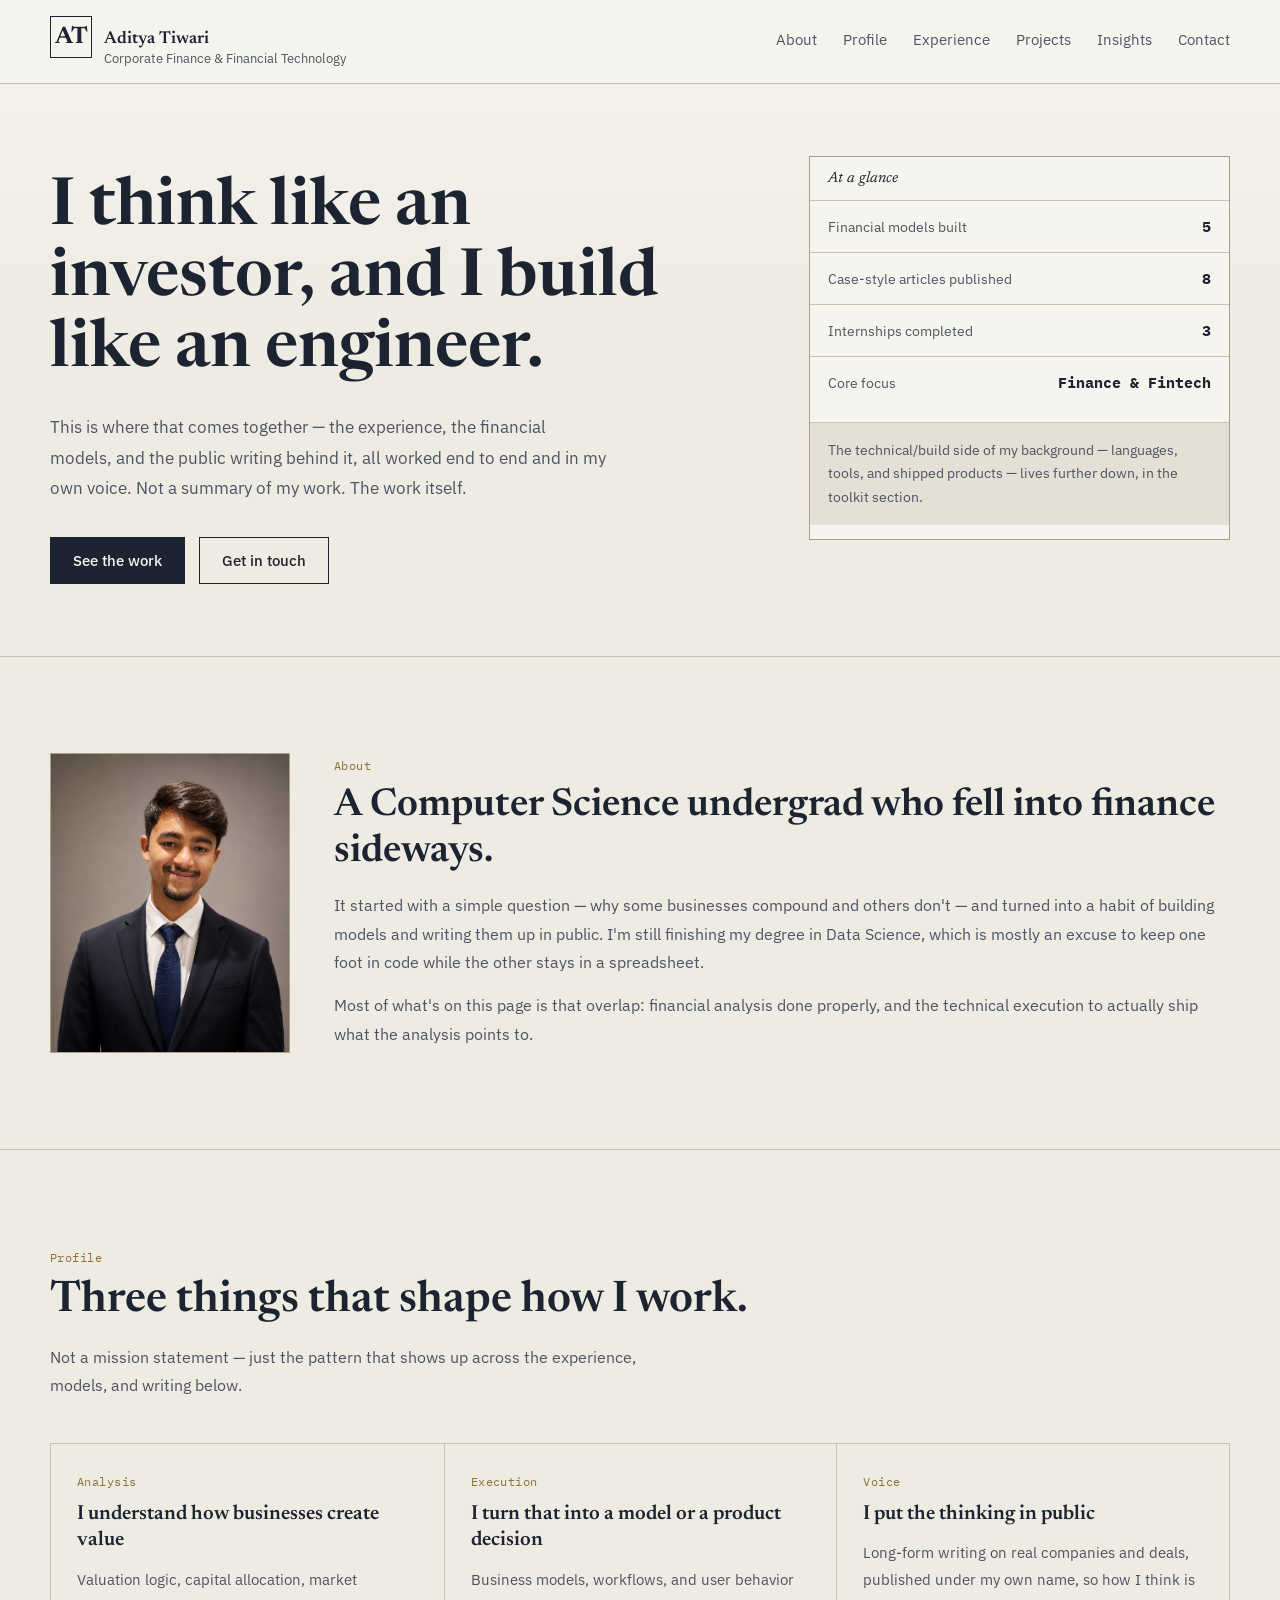
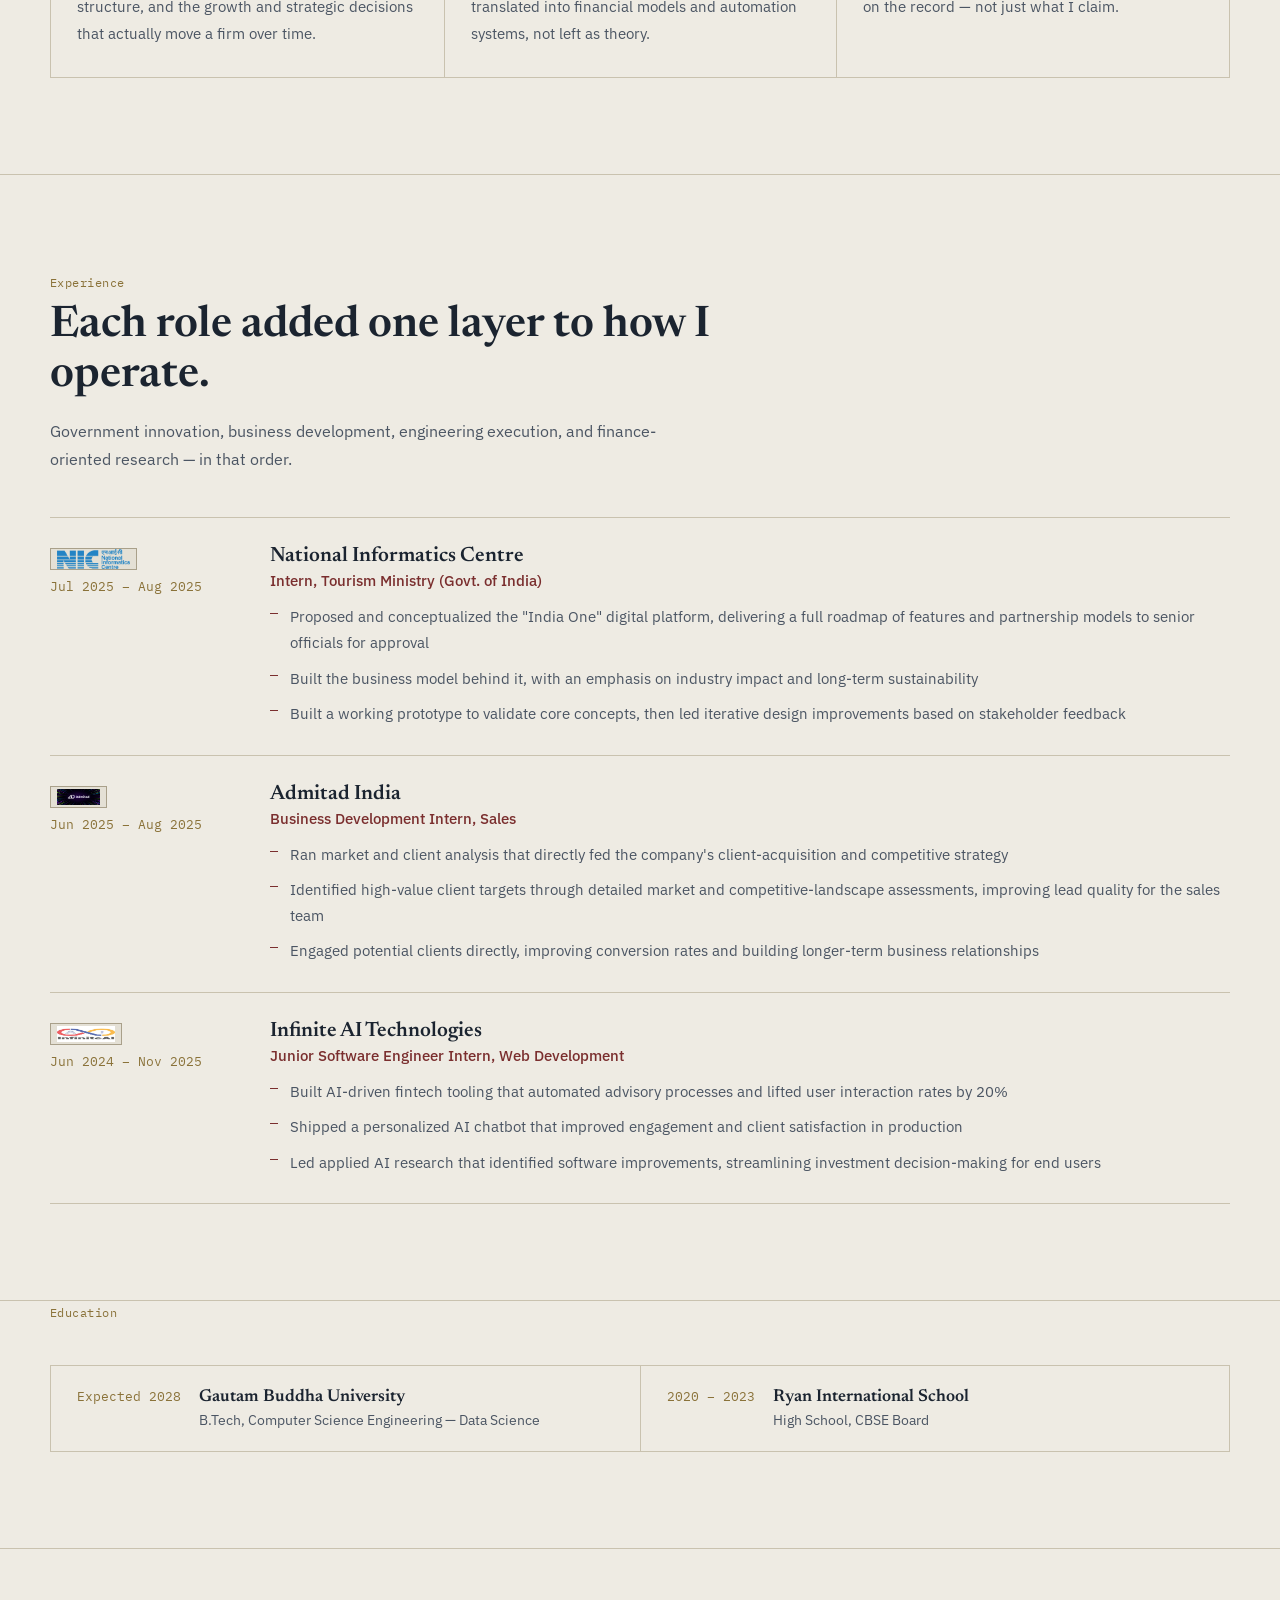
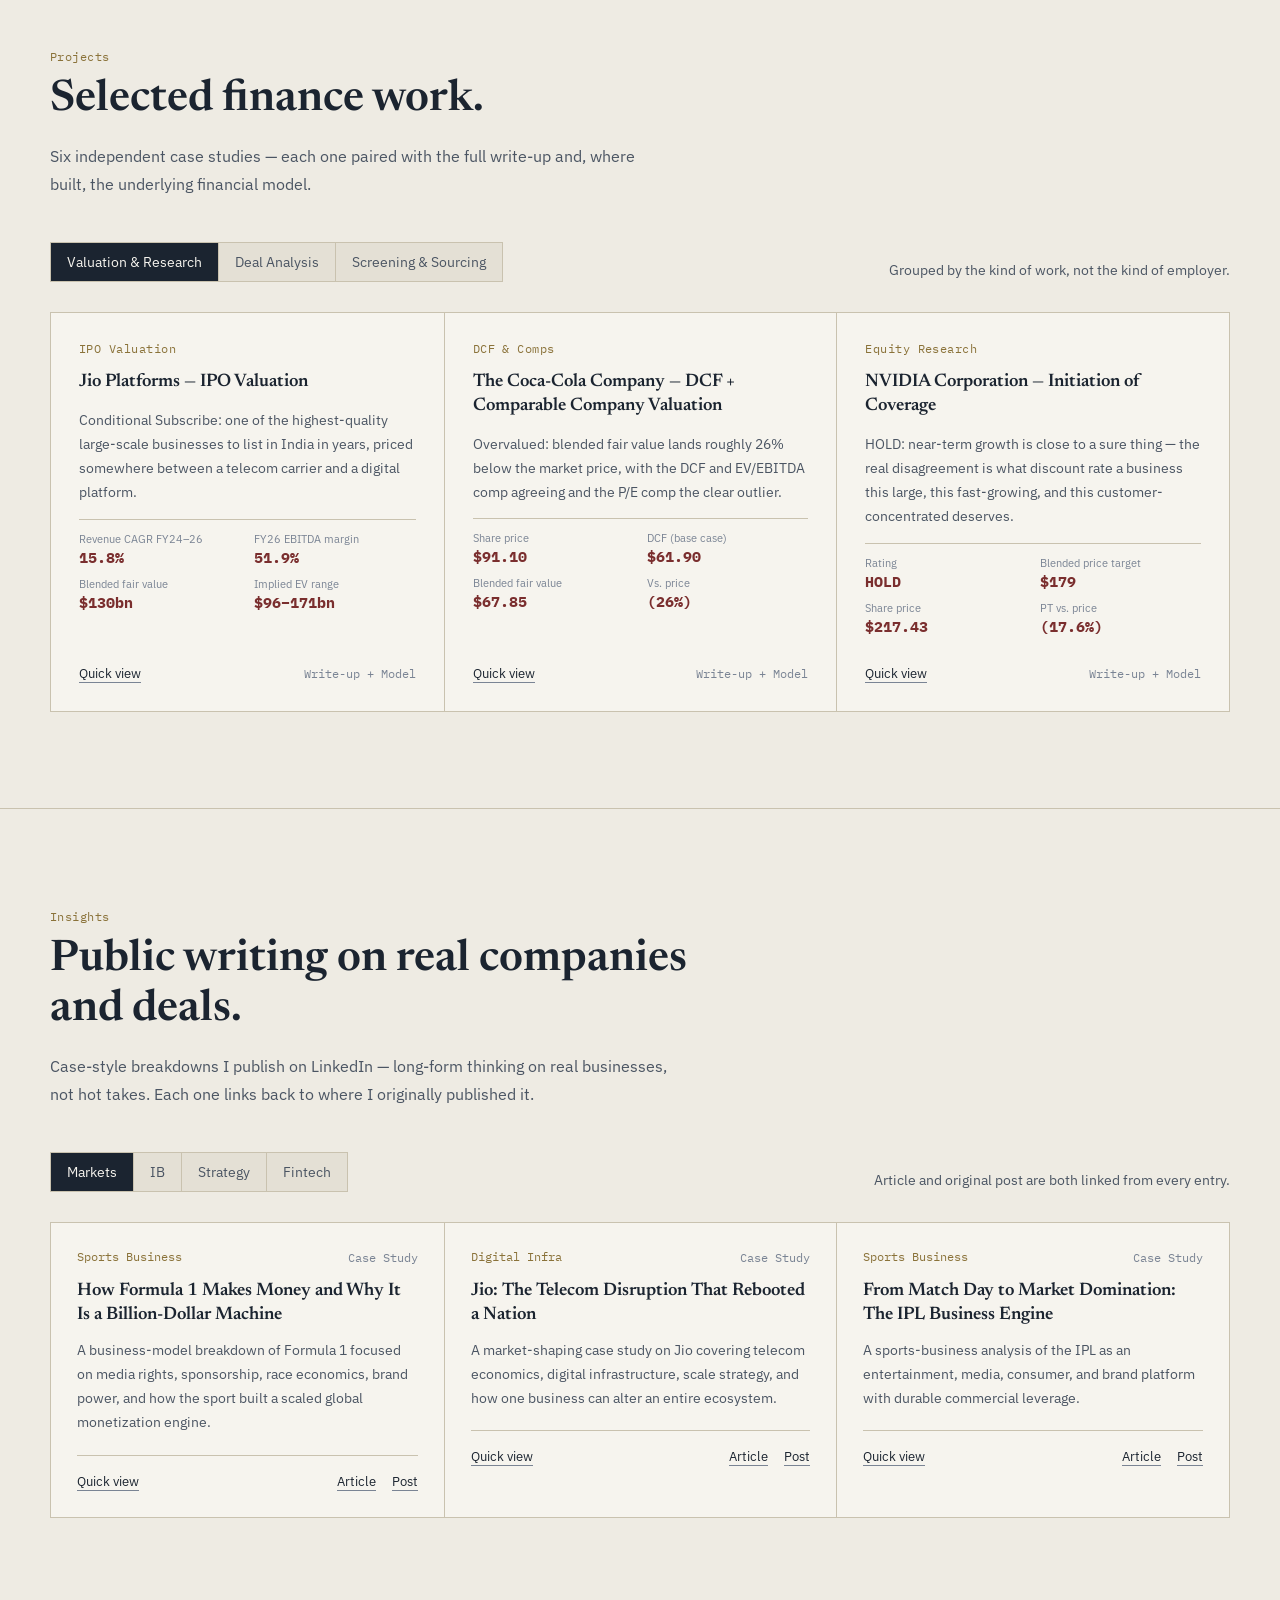
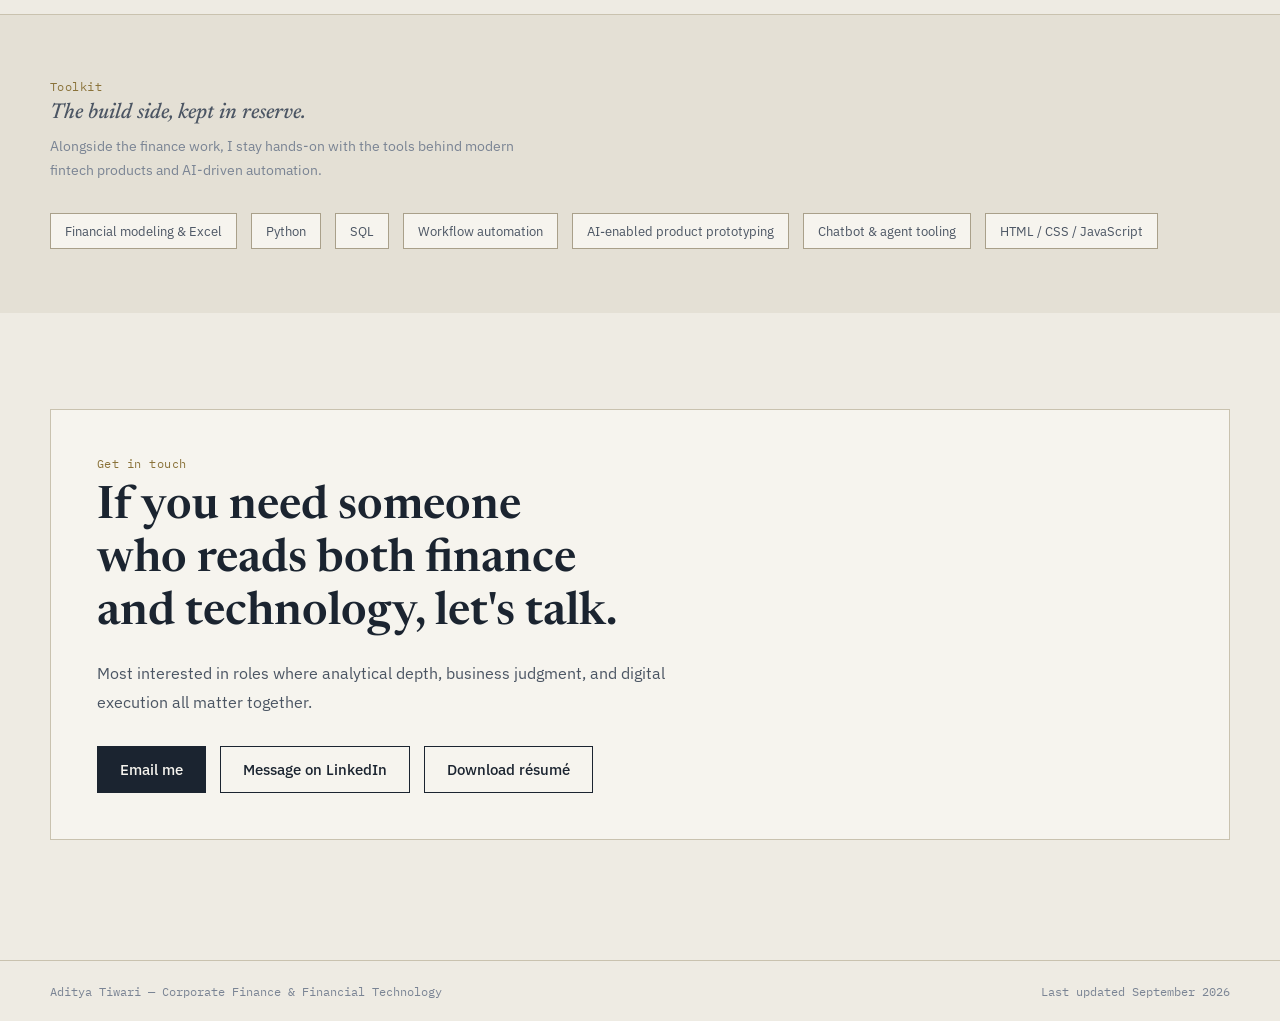
==== index.html @ c129047c "first commit" ====
<!DOCTYPE html>
<html lang="en">
<head>
  <meta charset="UTF-8">
  <meta name="viewport" content="width=device-width, initial-scale=1.0">
  <title>Aditya Tiwari | Corporate Finance &amp; Financial Technology</title>
  <meta
    name="description"
    content="Aditya Tiwari — corporate finance and fintech portfolio: experience, financial models, and public writing."
  >

  <!-- Open Graph / social preview. NOTE: once this site is hosted, replace the
       relative og:image / og:url paths below with absolute URLs (e.g.
       https://yourdomain.com/images/og-image.png) — most platforms (LinkedIn,
       WhatsApp, iMessage) won't resolve relative paths when unfurling a link. -->
  <meta property="og:type" content="website">
  <meta property="og:title" content="Aditya Tiwari | Corporate Finance & Financial Technology">
  <meta property="og:description" content="Experience, financial models, and public writing — corporate finance and fintech, worked end to end.">
  <meta property="og:image" content="images/og-image.png">
  <meta property="og:url" content="">
  <meta name="twitter:card" content="summary_large_image">
  <meta name="twitter:title" content="Aditya Tiwari | Corporate Finance & Financial Technology">
  <meta name="twitter:description" content="Experience, financial models, and public writing — corporate finance and fintech, worked end to end.">
  <meta name="twitter:image" content="images/og-image.png">

  <link rel="preconnect" href="https://fonts.googleapis.com">
  <link rel="preconnect" href="https://fonts.gstatic.com" crossorigin>
  <link
    href="https://fonts.googleapis.com/css2?family=IBM+Plex+Mono:wght@400;500&family=IBM+Plex+Sans:wght@400;500;600&family=Newsreader:ital,wght@0,500;0,600;0,700;1,500;1,600&display=swap"
    rel="stylesheet"
  >
  <link rel="stylesheet" href="style.css">
</head>
<body>
  <div class="progress-rule" id="progressRule" aria-hidden="true"></div>

  <header class="masthead">
    <div class="masthead-main">
      <div class="container">
        <a class="brand" href="#hero">
          <span class="brand-mark">AT</span>
          <span class="brand-copy">
            <strong>Aditya Tiwari</strong>
            <span>Corporate Finance &amp; Financial Technology</span>
          </span>
        </a>

        <nav class="nav">
          <a href="#about">About</a>
          <a href="#profile">Profile</a>
          <a href="#experience">Experience</a>
          <a href="#projects">Projects</a>
          <a href="#insights">Insights</a>
          <a href="#contact">Contact</a>
        </nav>
      </div>
    </div>
  </header>

  <main>
    <section class="hero section" id="hero">
      <div class="container hero-grid">
        <div class="hero-copy reveal">
          <h1>
            I think like an investor, and I build like an engineer.
          </h1>
          <p class="hero-text">
            This is where that comes together — the experience, the financial models, and the
            public writing behind it, all worked end to end and in my own voice. Not a summary
            of my work. The work itself.
          </p>

          <div class="hero-actions">
            <a class="btn btn-primary" href="#projects">See the work</a>
            <a class="btn btn-secondary" href="#contact">Get in touch</a>
          </div>
        </div>

        <aside class="hero-exhibit reveal">
          <div class="exhibit-head">
            <span>At a glance</span>
          </div>
          <div class="coverage-rows">
            <div class="coverage-row">
              <span>Financial models built</span>
              <strong>5</strong>
            </div>
            <div class="coverage-row">
              <span>Case-style articles published</span>
              <strong>8</strong>
            </div>
            <div class="coverage-row">
              <span>Internships completed</span>
              <strong>3</strong>
            </div>
            <div class="coverage-row">
              <span>Core focus</span>
              <strong>Finance &amp; Fintech</strong>
            </div>
          </div>
          <p class="coverage-note">
            The technical/build side of my background — languages, tools, and shipped
            products — lives further down, in the toolkit section.
          </p>
        </aside>
      </div>
    </section>

    <section class="section about-section" id="about">
      <div class="container about-grid">
        <div class="about-photo reveal">
          <img
            src="images/photo.jpg"
            alt="Aditya Tiwari"
            onerror="this.closest('.about-photo').classList.add('photo-missing')"
          >
          <div class="photo-fallback">
            <span class="doc-label">Photo</span>
            <p>Add <code>images/photo.jpg</code> to replace this placeholder.</p>
          </div>
        </div>

        <div class="about-copy reveal">
          <span class="doc-label">About</span>
          <h2>A Computer Science undergrad who fell into finance sideways.</h2>
          <p>
            It started with a simple question — why some businesses compound and others
            don't — and turned into a habit of building models and writing them up in public.
            I'm still finishing my degree in Data Science, which is mostly an excuse to keep
            one foot in code while the other stays in a spreadsheet.
          </p>
          <p>
            Most of what's on this page is that overlap: financial analysis done properly,
            and the technical execution to actually ship what the analysis points to.
          </p>
        </div>
      </div>
    </section>

    <section class="section" id="profile">
      <div class="container">
        <div class="section-heading reveal">
          <span class="doc-label">Profile</span>
          <h2>Three things that shape how I work.</h2>
          <p>
            Not a mission statement — just the pattern that shows up across the experience,
            models, and writing below.
          </p>
        </div>

        <div class="thesis-grid reveal">
          <article class="thesis-card">
            <span class="doc-label">Analysis</span>
            <h3>I understand how businesses create value</h3>
            <p>
              Valuation logic, capital allocation, market structure, and the growth and
              strategic decisions that actually move a firm over time.
            </p>
          </article>

          <article class="thesis-card">
            <span class="doc-label">Execution</span>
            <h3>I turn that into a model or a product decision</h3>
            <p>
              Business models, workflows, and user behavior translated into financial
              models and automation systems, not left as theory.
            </p>
          </article>

          <article class="thesis-card">
            <span class="doc-label">Voice</span>
            <h3>I put the thinking in public</h3>
            <p>
              Long-form writing on real companies and deals, published under my own name,
              so how I think is on the record — not just what I claim.
            </p>
          </article>
        </div>
      </div>
    </section>

    <section class="section" id="experience">
      <div class="container">
        <div class="section-heading reveal">
          <span class="doc-label">Experience</span>
          <h2>Each role added one layer to how I operate.</h2>
          <p>
            Government innovation, business development, engineering execution, and
            finance-oriented research — in that order.
          </p>
        </div>

        <div class="timeline reveal">
          <article class="timeline-item">
            <div class="timeline-date">
              <img class="company-mark" src="images/companies/nic-logo.png" alt="National Informatics Centre">
              Jul 2025 – Aug 2025
            </div>
            <div class="timeline-body">
              <h3>National Informatics Centre</h3>
              <p class="timeline-role">Intern, Tourism Ministry (Govt. of India)</p>
              <ul class="timeline-points">
                <li>Proposed and conceptualized the "India One" digital platform, delivering a full roadmap of features and partnership models to senior officials for approval</li>
                <li>Built the business model behind it, with an emphasis on industry impact and long-term sustainability</li>
                <li>Built a working prototype to validate core concepts, then led iterative design improvements based on stakeholder feedback</li>
              </ul>
            </div>
          </article>

          <article class="timeline-item">
            <div class="timeline-date">
              <span class="company-mark">
  <img src="images/companies/admitad-logo.png" alt="Admitad India" onerror="this.style.display='none'; this.parentElement.classList.add('logo-missing')">
  <span class="mark-text">AI</span>
</span>
              Jun 2025 – Aug 2025
            </div>
            <div class="timeline-body">
              <h3>Admitad India</h3>
              <p class="timeline-role">Business Development Intern, Sales</p>
              <ul class="timeline-points">
                <li>Ran market and client analysis that directly fed the company's client-acquisition and competitive strategy</li>
                <li>Identified high-value client targets through detailed market and competitive-landscape assessments, improving lead quality for the sales team</li>
                <li>Engaged potential clients directly, improving conversion rates and building longer-term business relationships</li>
              </ul>
            </div>
          </article>

          <article class="timeline-item">
            <div class="timeline-date">
              <span class="company-mark">
  <img src="images/companies/infinite-ai-logo.png" alt="Infinite AI Technologies" onerror="this.style.display='none'; this.parentElement.classList.add('logo-missing')">
  <span class="mark-text">IAT</span>
</span>
              Jun 2024 – Nov 2025
            </div>
            <div class="timeline-body">
              <h3>Infinite AI Technologies</h3>
              <p class="timeline-role">Junior Software Engineer Intern, Web Development</p>
              <ul class="timeline-points">
                <li>Built AI-driven fintech tooling that automated advisory processes and lifted user interaction rates by 20%</li>
                <li>Shipped a personalized AI chatbot that improved engagement and client satisfaction in production</li>
                <li>Led applied AI research that identified software improvements, streamlining investment decision-making for end users</li>
              </ul>
            </div>
          </article>
        </div>
      </div>
    </section>

    <section class="section education-section" id="education">
      <div class="container">
        <div class="section-heading reveal">
          <span class="doc-label">Education</span>
        </div>

        <div class="education-grid reveal">
          <article class="education-card">
            <div class="education-date">Expected 2028</div>
            <div>
              <h3>Gautam Buddha University</h3>
              <p>B.Tech, Computer Science Engineering — Data Science</p>
            </div>
          </article>
          <article class="education-card">
            <div class="education-date">2020 – 2023</div>
            <div>
              <h3>Ryan International School</h3>
              <p>High School, CBSE Board</p>
            </div>
          </article>
        </div>
      </div>
    </section>

    <section class="section" id="projects">
      <div class="container">
        <div class="section-heading reveal">
          <span class="doc-label">Projects</span>
          <h2>Selected finance work.</h2>
          <p>
            Six independent case studies — each one paired with the full write-up and, where
            built, the underlying financial model.
          </p>
        </div>

        <div class="proof-topbar reveal">
          <div class="filter-group" role="group" aria-label="Project filters" id="projectFilterGroup">
            <button class="filter-btn active" data-filter="valuation">Valuation &amp; Research</button>
            <button class="filter-btn" data-filter="deal">Deal Analysis</button>
            <button class="filter-btn" data-filter="screening">Screening &amp; Sourcing</button>
          </div>
          <p class="proof-note">
            Grouped by the kind of work, not the kind of employer.
          </p>
        </div>

        <div class="project-grid reveal" id="projectGrid">
          <!-- Populated by script.js from the `projects` array. -->
        </div>
      </div>
    </section>

    <section class="section" id="insights">
      <div class="container">
        <div class="section-heading reveal">
          <span class="doc-label">Insights</span>
          <h2>Public writing on real companies and deals.</h2>
          <p>
            Case-style breakdowns I publish on LinkedIn — long-form thinking on real businesses,
            not hot takes. Each one links back to where I originally published it.
          </p>
        </div>

        <div class="proof-topbar reveal">
          <div class="filter-group" role="group" aria-label="Insight filters">
            <button class="filter-btn active" data-filter="markets">Markets</button>
            <button class="filter-btn" data-filter="ib">IB</button>
            <button class="filter-btn" data-filter="strategy">Strategy</button>
            <button class="filter-btn" data-filter="fintech">Fintech</button>
          </div>
          <p class="proof-note">
            Article and original post are both linked from every entry.
          </p>
        </div>

        <div class="insight-grid reveal" id="insightGrid"></div>
      </div>
    </section>

    <section class="toolkit-section" id="toolkit">
      <div class="container">
        <div class="toolkit-heading reveal">
          <span class="doc-label">Toolkit</span>
          <h2>The build side, kept in reserve.</h2>
          <p>
            Alongside the finance work, I stay hands-on with the tools behind modern
            fintech products and AI-driven automation.
          </p>
        </div>

        <div class="toolkit-list reveal">
          <span class="toolkit-item">Financial modeling &amp; Excel</span>
          <span class="toolkit-item">Python</span>
          <span class="toolkit-item">SQL</span>
          <span class="toolkit-item">Workflow automation</span>
          <span class="toolkit-item">AI-enabled product prototyping</span>
          <span class="toolkit-item">Chatbot &amp; agent tooling</span>
          <span class="toolkit-item">HTML / CSS / JavaScript</span>
        </div>
      </div>
    </section>

    <section class="section contact-section" id="contact">
      <div class="container">
        <div class="contact-card reveal">
          <span class="doc-label">Get in touch</span>
          <h2>If you need someone who reads both finance and technology, let's talk.</h2>
          <p>
            Most interested in roles where analytical depth, business judgment, and
            digital execution all matter together.
          </p>

          <div class="contact-actions">
            <a class="btn btn-primary" href="mailto:adityatiwari19@gmail.com">Email me</a>
            <a class="btn btn-secondary" href="https://www.linkedin.com/in/adityatiwari19/" target="_blank" rel="noreferrer">Message on LinkedIn</a>
            <a class="btn btn-secondary" href="assets/Aditya_Tiwari_Resume.pdf" target="_blank" rel="noreferrer">Download résumé</a>
          </div>
        </div>
      </div>
    </section>
  </main>

  <footer class="site-footer">
    <div class="container">
      <span>Aditya Tiwari — Corporate Finance &amp; Financial Technology</span>
      <span>Last updated September 2026</span>
    </div>
  </footer>

  <div class="modal" id="insightModal" aria-hidden="true">
    <div class="modal-backdrop" data-close="true"></div>
    <div class="modal-card" role="dialog" aria-modal="true" aria-labelledby="modalTitle">
      <button class="modal-close" id="modalClose" aria-label="Close insight">+</button>
      <span class="doc-label" id="modalCategory">Category</span>
      <h3 id="modalTitle">Insight title</h3>
      <p id="modalSummary"></p>
      <ul class="modal-points" id="modalPoints"></ul>
      <div class="contact-actions">
        <a class="btn btn-primary" id="modalArticleLink" href="#" target="_blank" rel="noreferrer">Open article</a>
        <a class="btn btn-secondary" id="modalPostLink" href="#" target="_blank" rel="noreferrer">Open LinkedIn post</a>
      </div>
    </div>
  </div>

  <div class="modal" id="projectModal" aria-hidden="true">
    <div class="modal-backdrop" data-close="true"></div>
    <div class="modal-card" role="dialog" aria-modal="true" aria-labelledby="projectModalTitle">
      <button class="modal-close" id="projectModalClose" aria-label="Close project">+</button>
      <span class="doc-label" id="projectModalTag">Category</span>
      <h3 id="projectModalTitle">Project title</h3>
      <p id="projectModalVerdict"></p>
      <div class="modal-stat-grid" id="projectModalStats"></div>
      <ul class="modal-points" id="projectModalPoints"></ul>
      <div class="contact-actions" id="projectModalActions"></div>
    </div>
  </div>

  <script src="script.js"></script>
</body>
</html>
---- style.css ----
:root {
  --paper: #eeebe3;
  --paper-deep: #e4e0d5;
  --paper-raise: #f6f4ee;
  --ink: #1b2430;
  --ink-soft: #4b5563;
  --ink-faint: #7a8494;
  --rule: #c9c2af;
  --rule-strong: #a9a08a;
  --accent: #7a2e2e;
  --accent-soft: #9c5a4e;
  --brass: #8a7239;
  --max-width: 1180px;
  --gutter: 28px;
}

* {
  box-sizing: border-box;
}

html {
  scroll-behavior: smooth;
}

body {
  margin: 0;
  color: var(--ink);
  font-family: "IBM Plex Sans", sans-serif;
  background: var(--paper);
  background-image:
    linear-gradient(180deg, var(--paper-raise) 0%, var(--paper) 340px);
  overflow-x: hidden;
}

body.modal-open {
  overflow: hidden;
}

a {
  color: inherit;
  text-decoration: none;
}

button,
a {
  -webkit-tap-highlight-color: transparent;
}

button {
  font: inherit;
}

::selection {
  background: var(--accent);
  color: var(--paper-raise);
}

/* scroll progress rule — the single orchestrated motion moment */
.progress-rule {
  position: fixed;
  top: 0;
  left: 0;
  height: 3px;
  width: 0%;
  background: var(--accent);
  z-index: 60;
  transition: width 80ms linear;
}

.container {
  width: min(calc(100% - 2 * var(--gutter)), var(--max-width));
  margin: 0 auto;
}

.rule {
  border: none;
  border-top: 1px solid var(--rule);
  margin: 0;
}

.section {
  padding: 96px 0;
  border-bottom: 1px solid var(--rule);
}

.section:last-of-type {
  border-bottom: none;
}

/* ---------- masthead ---------- */

.masthead {
  position: sticky;
  top: 0;
  z-index: 40;
  background: var(--paper-raise);
  border-bottom: 1px solid var(--rule);
}

.masthead-main .container {
  display: flex;
  align-items: center;
  justify-content: space-between;
  gap: 20px;
  padding: 16px 0;
}

.brand {
  display: inline-flex;
  align-items: baseline;
  gap: 12px;
}

.brand-mark {
  font-family: "Newsreader", serif;
  font-weight: 700;
  font-size: 1.5rem;
  border: 1px solid var(--ink);
  width: 42px;
  height: 42px;
  display: inline-grid;
  place-items: center;
  line-height: 1;
}

.brand-copy {
  display: flex;
  flex-direction: column;
  gap: 2px;
}

.brand-copy strong {
  font-family: "Newsreader", serif;
  font-size: 1.08rem;
  font-weight: 600;
}

.brand-copy span {
  color: var(--ink-soft);
  font-size: 0.8rem;
}

.nav {
  display: flex;
  gap: 26px;
  align-items: center;
  flex-wrap: wrap;
}

.nav a {
  color: var(--ink-soft);
  font-size: 0.92rem;
  padding-bottom: 3px;
  border-bottom: 1px solid transparent;
  transition: color 160ms ease, border-color 160ms ease;
}

.nav a:hover,
.nav a.active {
  color: var(--ink);
  border-bottom-color: var(--accent);
}

/* ---------- typography helpers ---------- */

.doc-label {
  font-family: "IBM Plex Mono", monospace;
  font-size: 0.72rem;
  letter-spacing: 0.04em;
  color: var(--brass);
}

.section-heading {
  max-width: 700px;
  margin-bottom: 44px;
}

.section-heading h2 {
  margin: 10px 0 0;
  font-family: "Newsreader", serif;
  font-weight: 600;
  font-size: clamp(1.9rem, 3.4vw, 2.85rem);
  line-height: 1.16;
}

.section-heading p {
  margin-top: 16px;
  color: var(--ink-soft);
  line-height: 1.75;
  max-width: 62ch;
}

/* ---------- hero / cover ---------- */

.hero {
  padding-top: 72px;
  padding-bottom: 72px;
}

.hero-grid {
  display: grid;
  grid-template-columns: minmax(0, 1.25fr) minmax(280px, 0.75fr);
  gap: 56px;
  align-items: start;
}

.hero-copy h1 {
  margin: 18px 0 0;
  font-family: "Newsreader", serif;
  font-weight: 600;
  font-size: clamp(2.5rem, 5.4vw, 4.1rem);
  line-height: 1.08;
  max-width: 15ch;
}

.hero-copy h1 em {
  font-style: italic;
  color: var(--accent);
}

.hero-text {
  margin-top: 26px;
  max-width: 56ch;
  font-size: 1.05rem;
  line-height: 1.8;
  color: var(--ink-soft);
}

.hero-actions {
  display: flex;
  gap: 14px;
  flex-wrap: wrap;
  margin-top: 34px;
}

.btn {
  display: inline-flex;
  align-items: center;
  justify-content: center;
  padding: 13px 22px;
  border: 1px solid var(--ink);
  font-weight: 500;
  font-size: 0.94rem;
  transition: background 160ms ease, color 160ms ease, border-color 160ms ease;
}

.btn-primary {
  background: var(--ink);
  color: var(--paper-raise);
}

.btn-primary:hover {
  background: var(--accent);
  border-color: var(--accent);
}

.btn-secondary {
  background: transparent;
  color: var(--ink);
}

.btn-secondary:hover {
  border-color: var(--accent);
  color: var(--accent);
}

.hero-exhibit {
  border: 1px solid var(--rule-strong);
  background: var(--paper-raise);
}

.exhibit-head {
  display: flex;
  justify-content: space-between;
  align-items: baseline;
  padding: 14px 18px;
  border-bottom: 1px solid var(--rule);
}

.exhibit-head span:first-child {
  font-family: "Newsreader", serif;
  font-style: italic;
  font-size: 0.95rem;
}

.coverage-rows {
  display: grid;
}

.coverage-row {
  display: grid;
  grid-template-columns: 1fr auto;
  gap: 10px;
  align-items: center;
  padding: 16px 18px;
  border-bottom: 1px solid var(--rule);
}

.coverage-row:last-child {
  border-bottom: none;
}

.coverage-row span:first-child {
  color: var(--ink-soft);
  font-size: 0.9rem;
}

.coverage-row strong {
  font-family: "IBM Plex Mono", monospace;
  font-size: 0.92rem;
}

.coverage-note {
  padding: 16px 18px;
  font-size: 0.86rem;
  color: var(--ink-soft);
  line-height: 1.7;
  border-top: 1px solid var(--rule);
  background: var(--paper-deep);
}

/* ---------- about ---------- */

.about-grid {
  display: grid;
  grid-template-columns: minmax(180px, 240px) minmax(0, 1fr);
  gap: 44px;
  align-items: center;
}

.about-photo {
  position: relative;
  aspect-ratio: 4 / 5;
  border: 1px solid var(--rule-strong);
  background: var(--paper-deep);
  overflow: hidden;
}

.about-photo img {
  width: 100%;
  height: 100%;
  object-fit: cover;
  display: block;
}

.photo-fallback {
  display: none;
  position: absolute;
  inset: 0;
  flex-direction: column;
  align-items: center;
  justify-content: center;
  text-align: center;
  padding: 20px;
  gap: 8px;
}

.photo-fallback p {
  margin: 0;
  color: var(--ink-faint);
  font-size: 0.78rem;
  line-height: 1.6;
}

.photo-fallback code {
  font-family: "IBM Plex Mono", monospace;
  color: var(--ink-soft);
}

.about-photo.photo-missing img {
  display: none;
}

.about-photo.photo-missing .photo-fallback {
  display: flex;
}

.about-copy .doc-label {
  display: block;
  margin-bottom: 10px;
}

.about-copy h2 {
  margin: 0 0 16px;
  font-family: "Newsreader", serif;
  font-weight: 600;
  font-size: clamp(1.7rem, 3.2vw, 2.4rem);
  line-height: 1.2;
}

.about-copy p {
  color: var(--ink-soft);
  line-height: 1.8;
  margin: 0 0 14px;
}

.about-copy p:last-child {
  margin-bottom: 0;
}

/* ---------- thesis / pillars ---------- */

.thesis-grid {
  display: grid;
  grid-template-columns: repeat(3, minmax(0, 1fr));
  gap: 0;
  border: 1px solid var(--rule);
}

.thesis-card {
  padding: 30px 26px;
  border-left: 1px solid var(--rule);
}

.thesis-card:first-child {
  border-left: none;
}

.thesis-card .doc-label {
  display: block;
  margin-bottom: 12px;
}

.thesis-card h3 {
  margin: 0 0 12px;
  font-family: "Newsreader", serif;
  font-weight: 600;
  font-size: 1.28rem;
  line-height: 1.3;
}

.thesis-card p {
  margin: 0;
  color: var(--ink-soft);
  line-height: 1.75;
  font-size: 0.96rem;
}

/* ---------- experience ledger ---------- */

.timeline {
  border-top: 1px solid var(--rule);
}

.timeline-item {
  display: grid;
  grid-template-columns: 190px 1fr;
  gap: 30px;
  padding: 28px 0;
  border-bottom: 1px solid var(--rule);
}

.timeline-date {
  font-family: "IBM Plex Mono", monospace;
  font-size: 0.82rem;
  color: var(--brass);
  padding-top: 2px;
}

.timeline-body h3 {
  margin: 0 0 4px;
  font-family: "Newsreader", serif;
  font-weight: 600;
  font-size: 1.3rem;
}

.timeline-role {
  margin: 0 0 14px;
  color: var(--accent);
  font-weight: 500;
  font-size: 0.92rem;
}

.timeline-points {
  margin: 0;
  padding: 0;
  list-style: none;
  display: grid;
  gap: 10px;
}

.timeline-points li {
  position: relative;
  padding-left: 20px;
  color: var(--ink-soft);
  line-height: 1.68;
  font-size: 0.95rem;
}

.timeline-points li::before {
  content: "";
  position: absolute;
  left: 0;
  top: 9px;
  width: 8px;
  height: 1px;
  background: var(--accent);
}

.company-mark {
  display: flex;
  align-items: center;
  justify-content: center;
  width: fit-content;
  min-width: 42px;
  height: 22px;
  padding: 0 6px;
  margin-bottom: 8px;
  border: 1px solid var(--rule-strong);
  background: var(--paper-deep);
  color: var(--ink-soft);
  font-family: "IBM Plex Mono", monospace;
  font-size: 0.68rem;
  letter-spacing: 0.04em;
}

.company-mark img {
  max-width: 100%;
  max-height: 16px;
  object-fit: contain;
  display: block;
}

.company-mark .mark-text {
  display: none;
}

.company-mark.logo-missing .mark-text {
  display: inline;
}

/* ---------- education ---------- */

.education-section {
  padding-top: 0;
}

.education-grid {
  display: grid;
  grid-template-columns: repeat(2, minmax(0, 1fr));
  border: 1px solid var(--rule);
}

.education-card {
  padding: 22px 26px;
  border-left: 1px solid var(--rule);
  display: flex;
  align-items: baseline;
  gap: 18px;
}

.education-card:first-child {
  border-left: none;
}

.education-date {
  font-family: "IBM Plex Mono", monospace;
  font-size: 0.8rem;
  color: var(--brass);
  white-space: nowrap;
}

.education-card h3 {
  margin: 0 0 4px;
  font-family: "Newsreader", serif;
  font-weight: 600;
  font-size: 1.08rem;
}

.education-card p {
  margin: 0;
  color: var(--ink-soft);
  font-size: 0.9rem;
}

/* ---------- projects (new / placeholder) ---------- */

.project-grid {
  display: grid;
  grid-template-columns: repeat(3, minmax(0, 1fr));
  gap: 0;
  border: 1px solid var(--rule);
}

.project-card {
  padding: 28px;
  border-left: 1px solid var(--rule);
  border-top: 1px solid var(--rule);
  background: var(--paper-raise);
  display: flex;
  flex-direction: column;
  gap: 14px;
  transition: background 160ms ease;
}

.project-card:hover {
  background: var(--paper-deep);
}

.project-card h3 {
  font-family: "Newsreader", serif;
  font-style: normal;
  font-weight: 600;
  font-size: 1.14rem;
  color: var(--ink);
  line-height: 1.32;
  margin: 0;
}

.project-card > p {
  color: var(--ink-soft);
  font-size: 0.9rem;
  line-height: 1.68;
  margin: 0;
}

.project-stats {
  display: grid;
  grid-template-columns: repeat(2, minmax(0, 1fr));
  gap: 10px 14px;
  padding-top: 12px;
  border-top: 1px solid var(--rule);
}

.project-stat {
  display: flex;
  flex-direction: column;
  gap: 2px;
}

.project-stat span {
  font-size: 0.7rem;
  color: var(--ink-faint);
}

.project-stat strong {
  font-family: "IBM Plex Mono", monospace;
  font-size: 0.92rem;
  color: var(--accent);
}

.project-meta {
  display: flex;
  justify-content: space-between;
  align-items: center;
  gap: 12px;
  margin-top: auto;
  padding-top: 14px;
}

.project-hint {
  font-size: 0.76rem;
  color: var(--ink-faint);
  font-family: "IBM Plex Mono", monospace;
}

.project-grid .project-card:nth-child(-n+3) {
  border-top: none;
}

.project-grid .project-card:nth-child(3n+1) {
  border-left: none;
}

.project-placeholder {
  border: 1px dashed var(--rule-strong);
  min-height: 190px;
  align-items: flex-start;
  justify-content: center;
}

.project-placeholder .doc-label {
  color: var(--ink-faint);
}

.project-placeholder h3 {
  font-style: italic;
  font-weight: 500;
  color: var(--ink-faint);
}

.project-placeholder > p {
  color: var(--ink-faint);
}

/* ---------- proof of knowledge ---------- */

.proof-topbar {
  display: flex;
  gap: 20px;
  justify-content: space-between;
  align-items: flex-end;
  flex-wrap: wrap;
  margin-bottom: 30px;
}

.filter-group {
  display: flex;
  flex-wrap: wrap;
  gap: 0;
  border: 1px solid var(--rule);
}

.filter-btn {
  padding: 10px 16px;
  border: none;
  border-right: 1px solid var(--rule);
  background: var(--paper-deep);
  color: var(--ink-soft);
  font-size: 0.85rem;
  cursor: pointer;
  transition: background 160ms ease, color 160ms ease;
}

.filter-btn:last-child {
  border-right: none;
}

.filter-btn.active {
  background: var(--ink);
  color: var(--paper-raise);
}

.proof-note {
  color: var(--ink-soft);
  font-size: 0.88rem;
  max-width: 46ch;
  line-height: 1.6;
  margin: 0;
}

.insight-grid {
  display: grid;
  grid-template-columns: repeat(3, minmax(0, 1fr));
  border: 1px solid var(--rule);
}

.insight-card {
  padding: 26px;
  border-left: 1px solid var(--rule);
  border-top: 1px solid var(--rule);
  background: var(--paper-raise);
  transition: background 160ms ease;
}

.insight-grid .insight-card:nth-child(-n+3) {
  border-top: none;
}

.insight-grid .insight-card:nth-child(3n+1) {
  border-left: none;
}

.insight-card:hover {
  background: var(--paper-deep);
}

.insight-card .tag-row {
  display: flex;
  align-items: center;
  justify-content: space-between;
  gap: 10px;
  margin-bottom: 14px;
}

.tag {
  font-family: "IBM Plex Mono", monospace;
  font-size: 0.72rem;
  color: var(--brass);
}

.insight-date {
  color: var(--ink-faint);
  font-size: 0.78rem;
  font-family: "IBM Plex Mono", monospace;
}

.insight-card h3 {
  margin: 0 0 10px;
  font-family: "Newsreader", serif;
  font-weight: 600;
  font-size: 1.14rem;
  line-height: 1.35;
}

.insight-card p {
  margin: 0;
  color: var(--ink-soft);
  font-size: 0.9rem;
  line-height: 1.68;
}

.insight-meta {
  display: flex;
  justify-content: space-between;
  align-items: center;
  gap: 12px;
  margin-top: 20px;
  padding-top: 16px;
  border-top: 1px solid var(--rule);
}

.insight-buttons {
  display: flex;
  gap: 16px;
  flex-wrap: wrap;
}

.mini-btn {
  padding: 0;
  border: none;
  background: transparent;
  color: var(--ink);
  font-size: 0.84rem;
  cursor: pointer;
  border-bottom: 1px solid var(--ink-faint);
  transition: color 140ms ease, border-color 140ms ease;
}

.mini-btn:hover {
  color: var(--accent);
  border-color: var(--accent);
}

.insight-card.is-hidden {
  display: none;
}

/* ---------- technical toolkit (secondary, quiet) ---------- */

.toolkit-section {
  padding: 64px 0;
  background: var(--paper-deep);
}

.toolkit-heading {
  max-width: 640px;
  margin-bottom: 30px;
}

.toolkit-heading .doc-label {
  display: block;
  margin-bottom: 8px;
}

.toolkit-heading h2 {
  margin: 0;
  font-family: "Newsreader", serif;
  font-style: italic;
  font-weight: 500;
  font-size: 1.35rem;
  color: var(--ink-soft);
}

.toolkit-heading p {
  margin-top: 10px;
  color: var(--ink-faint);
  font-size: 0.9rem;
  line-height: 1.7;
  max-width: 58ch;
}

.toolkit-list {
  display: flex;
  flex-wrap: wrap;
  gap: 10px 14px;
}

.toolkit-item {
  padding: 8px 14px;
  border: 1px solid var(--rule-strong);
  font-size: 0.84rem;
  color: var(--ink-soft);
  background: var(--paper-raise);
}

/* ---------- contact ---------- */

.contact-section {
  padding-bottom: 120px;
}

.contact-card {
  border: 1px solid var(--rule);
  padding: 46px;
  background: var(--paper-raise);
}

.contact-card .doc-label {
  display: block;
  margin-bottom: 10px;
}

.contact-card h2 {
  margin: 0;
  font-family: "Newsreader", serif;
  font-weight: 600;
  font-size: clamp(1.9rem, 3.6vw, 2.9rem);
  max-width: 18ch;
  line-height: 1.16;
}

.contact-card p {
  margin-top: 18px;
  max-width: 58ch;
  color: var(--ink-soft);
  line-height: 1.8;
}

.contact-actions {
  display: flex;
  gap: 14px;
  flex-wrap: wrap;
  margin-top: 30px;
}

footer.site-footer {
  border-top: 1px solid var(--rule);
  padding: 22px 0;
  font-size: 0.78rem;
  color: var(--ink-faint);
  font-family: "IBM Plex Mono", monospace;
}

footer.site-footer .container {
  display: flex;
  justify-content: space-between;
  flex-wrap: wrap;
  gap: 10px;
}

/* ---------- modal ---------- */

.modal {
  position: fixed;
  inset: 0;
  display: none;
  align-items: center;
  justify-content: center;
  padding: 20px;
  z-index: 70;
}

.modal.open {
  display: flex;
}

.modal-backdrop {
  position: absolute;
  inset: 0;
  background: rgba(27, 36, 48, 0.55);
}

.modal-card {
  position: relative;
  width: min(640px, 100%);
  padding: 36px;
  border: 1px solid var(--rule-strong);
  background: var(--paper-raise);
  max-height: 86vh;
  overflow-y: auto;
}

.modal-card h3 {
  margin: 12px 0 16px;
  font-family: "Newsreader", serif;
  font-weight: 600;
  font-size: clamp(1.5rem, 3.4vw, 1.95rem);
  line-height: 1.3;
}

.modal-card p {
  color: var(--ink-soft);
  line-height: 1.8;
  margin: 0 0 18px;
}

.modal-points {
  margin: 0 0 26px;
  padding-left: 18px;
  color: var(--ink-soft);
  line-height: 1.85;
}

.modal-stat-grid {
  display: grid;
  grid-template-columns: repeat(2, minmax(0, 1fr));
  gap: 14px 20px;
  border-top: 1px solid var(--rule);
  border-bottom: 1px solid var(--rule);
  padding: 18px 0;
  margin-bottom: 22px;
}

.modal-stat-grid div {
  display: flex;
  flex-direction: column;
  gap: 3px;
}

.modal-stat-grid span {
  font-size: 0.72rem;
  color: var(--ink-faint);
}

.modal-stat-grid strong {
  font-family: "IBM Plex Mono", monospace;
  font-size: 1.1rem;
  color: var(--accent);
}

.modal-close {
  position: absolute;
  top: 18px;
  right: 18px;
  width: 34px;
  height: 34px;
  border: 1px solid var(--rule-strong);
  background: transparent;
  color: var(--ink);
  font-size: 1.5rem;
  line-height: 1;
  transform: rotate(45deg);
  cursor: pointer;
}

.modal-close:hover {
  border-color: var(--accent);
  color: var(--accent);
}

/* ---------- reveal (single, restrained) ---------- */

.reveal {
  opacity: 0;
  transform: translateY(18px);
  transition: opacity 560ms ease, transform 560ms ease;
}

.reveal.is-visible {
  opacity: 1;
  transform: translateY(0);
}

/* ---------- responsive ---------- */

@media (max-width: 1080px) {
  .hero-grid,
  .timeline-item {
    grid-template-columns: 1fr;
  }

  .about-grid {
    grid-template-columns: minmax(160px, 200px) minmax(0, 1fr);
    gap: 30px;
  }

  .thesis-grid {
    grid-template-columns: 1fr;
  }

  .thesis-card {
    border-left: none;
    border-top: 1px solid var(--rule);
  }

  .thesis-card:first-child {
    border-top: none;
  }

  .insight-grid {
    grid-template-columns: repeat(2, minmax(0, 1fr));
  }

  .insight-grid .insight-card:nth-child(2n+1) {
    border-left: none;
  }

  .insight-grid .insight-card:nth-child(-n+2) {
    border-top: none;
  }

  .insight-grid .insight-card:nth-child(3n+1) {
    border-left: 1px solid var(--rule);
  }

  .project-grid {
    grid-template-columns: repeat(2, minmax(0, 1fr));
  }
}

@media (max-width: 760px) {
  .section {
    padding: 68px 0;
  }

  .nav {
    gap: 14px;
    flex-wrap: wrap;
    row-gap: 6px;
  }

  .masthead-main .container {
    flex-direction: column;
    align-items: flex-start;
    gap: 12px;
    padding: 14px 0;
  }

  .brand-copy span {
    display: none;
  }

  .nav {
    width: 100%;
    gap: 10px 16px;
  }

  .about-grid {
    grid-template-columns: 1fr;
    gap: 22px;
  }

  .about-photo {
    max-width: 220px;
    aspect-ratio: 1 / 1;
  }

  .education-grid {
    grid-template-columns: 1fr;
  }

  .education-card {
    border-left: none !important;
    border-top: 1px solid var(--rule);
  }

  .education-card:first-child {
    border-top: none;
  }

  .timeline-item {
    grid-template-columns: 1fr;
    gap: 10px;
  }

  .insight-grid,
  .project-grid {
    grid-template-columns: 1fr;
  }

  .insight-grid .insight-card,
  .project-grid .project-card {
    border-left: none !important;
    border-top: 1px solid var(--rule) !important;
  }

  .insight-grid .insight-card:first-child,
  .project-grid .project-card:first-child {
    border-top: none !important;
  }

  .contact-card {
    padding: 30px;
  }

  .btn,
  .hero-actions,
  .contact-actions {
    width: 100%;
  }

  .hero-actions,
  .contact-actions {
    display: grid;
  }
}

@media (prefers-reduced-motion: reduce) {
  html {
    scroll-behavior: auto;
  }

  *,
  *::before,
  *::after {
    animation: none !important;
    transition: none !important;
  }

  .reveal {
    opacity: 1;
    transform: none;
  }
}
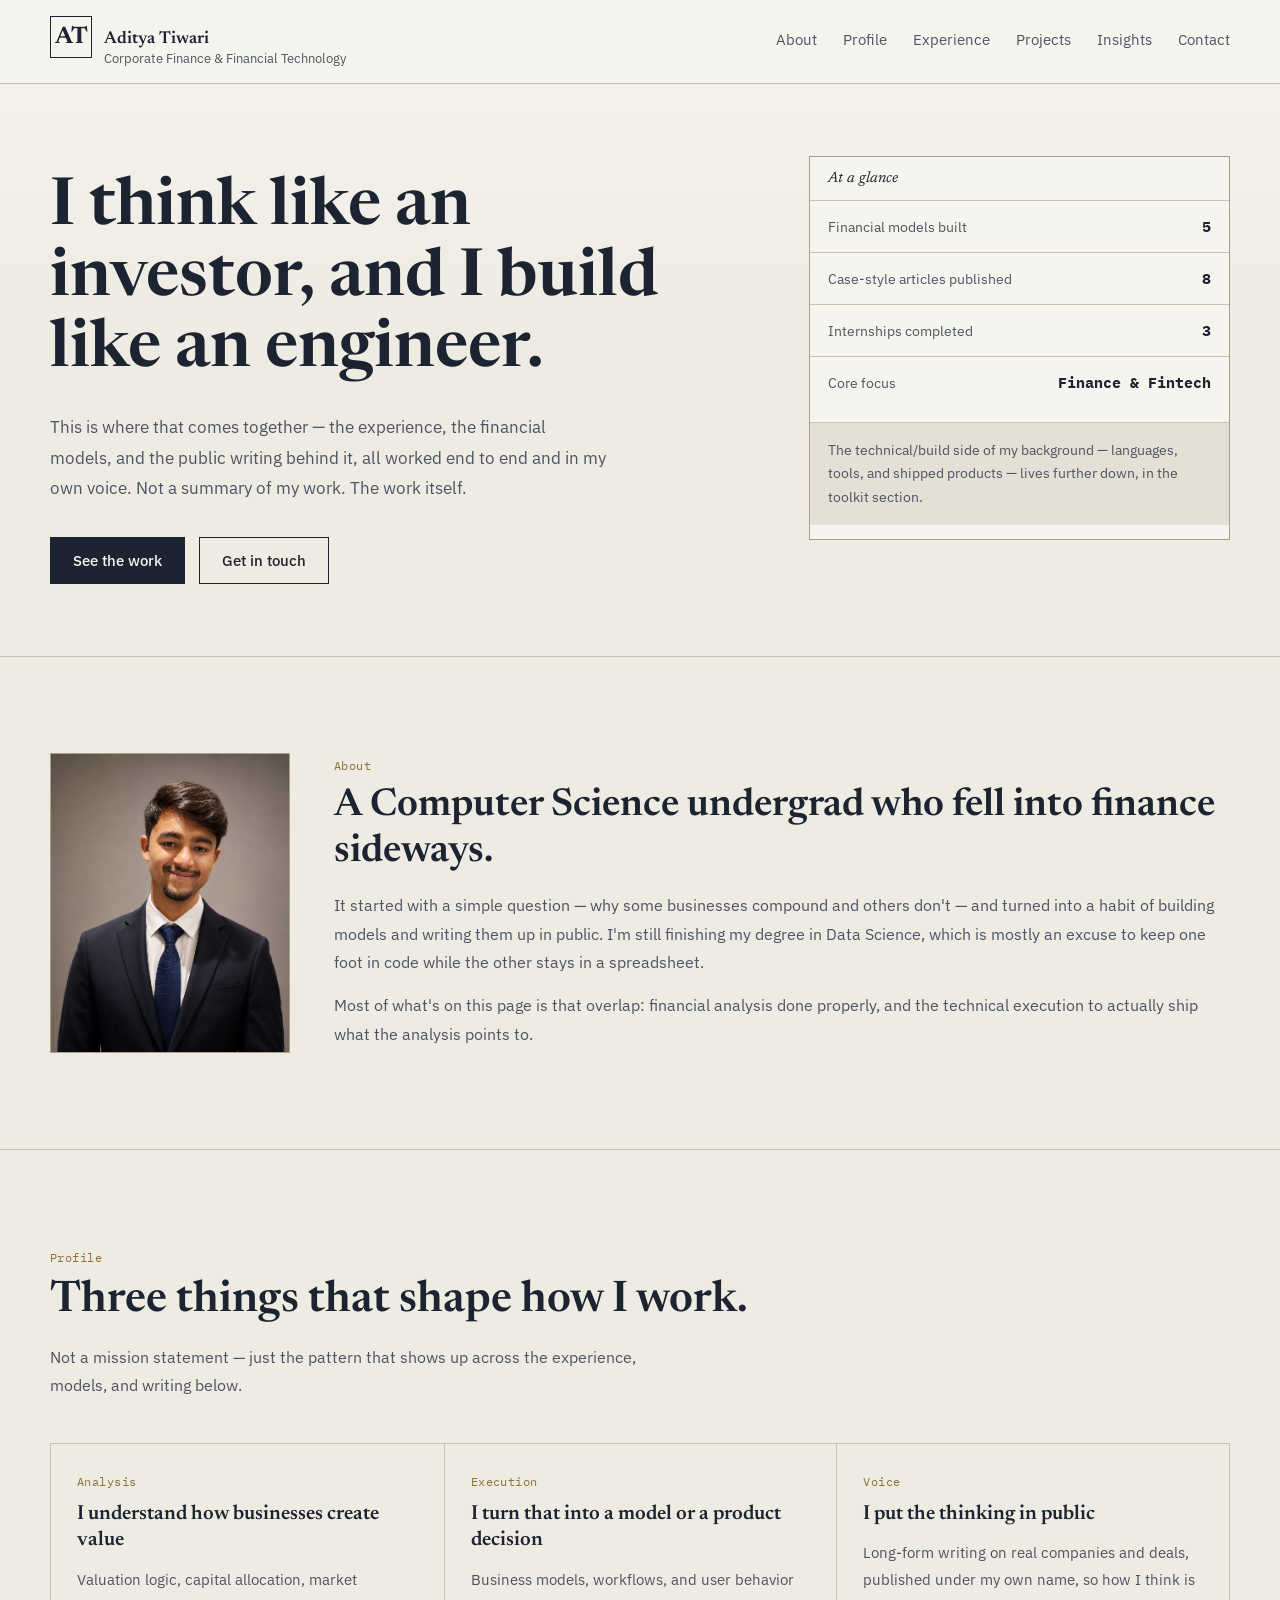
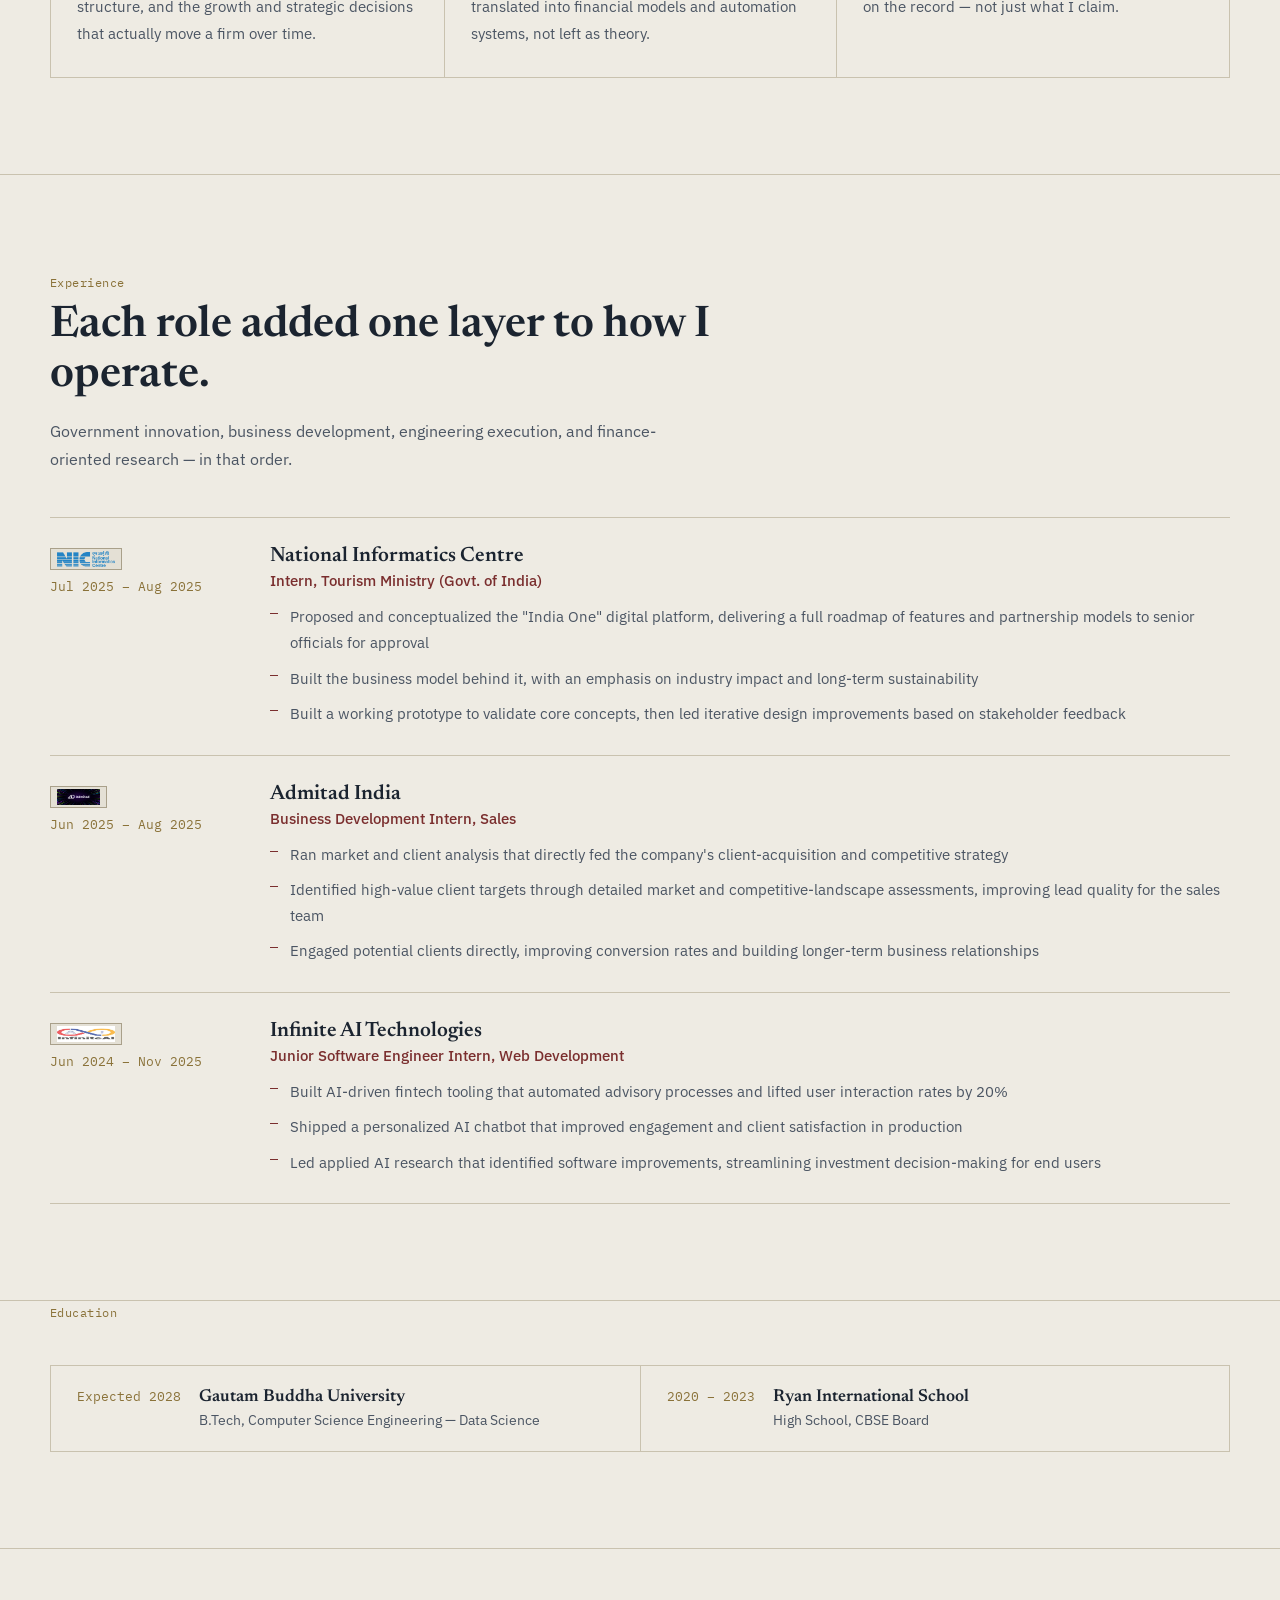
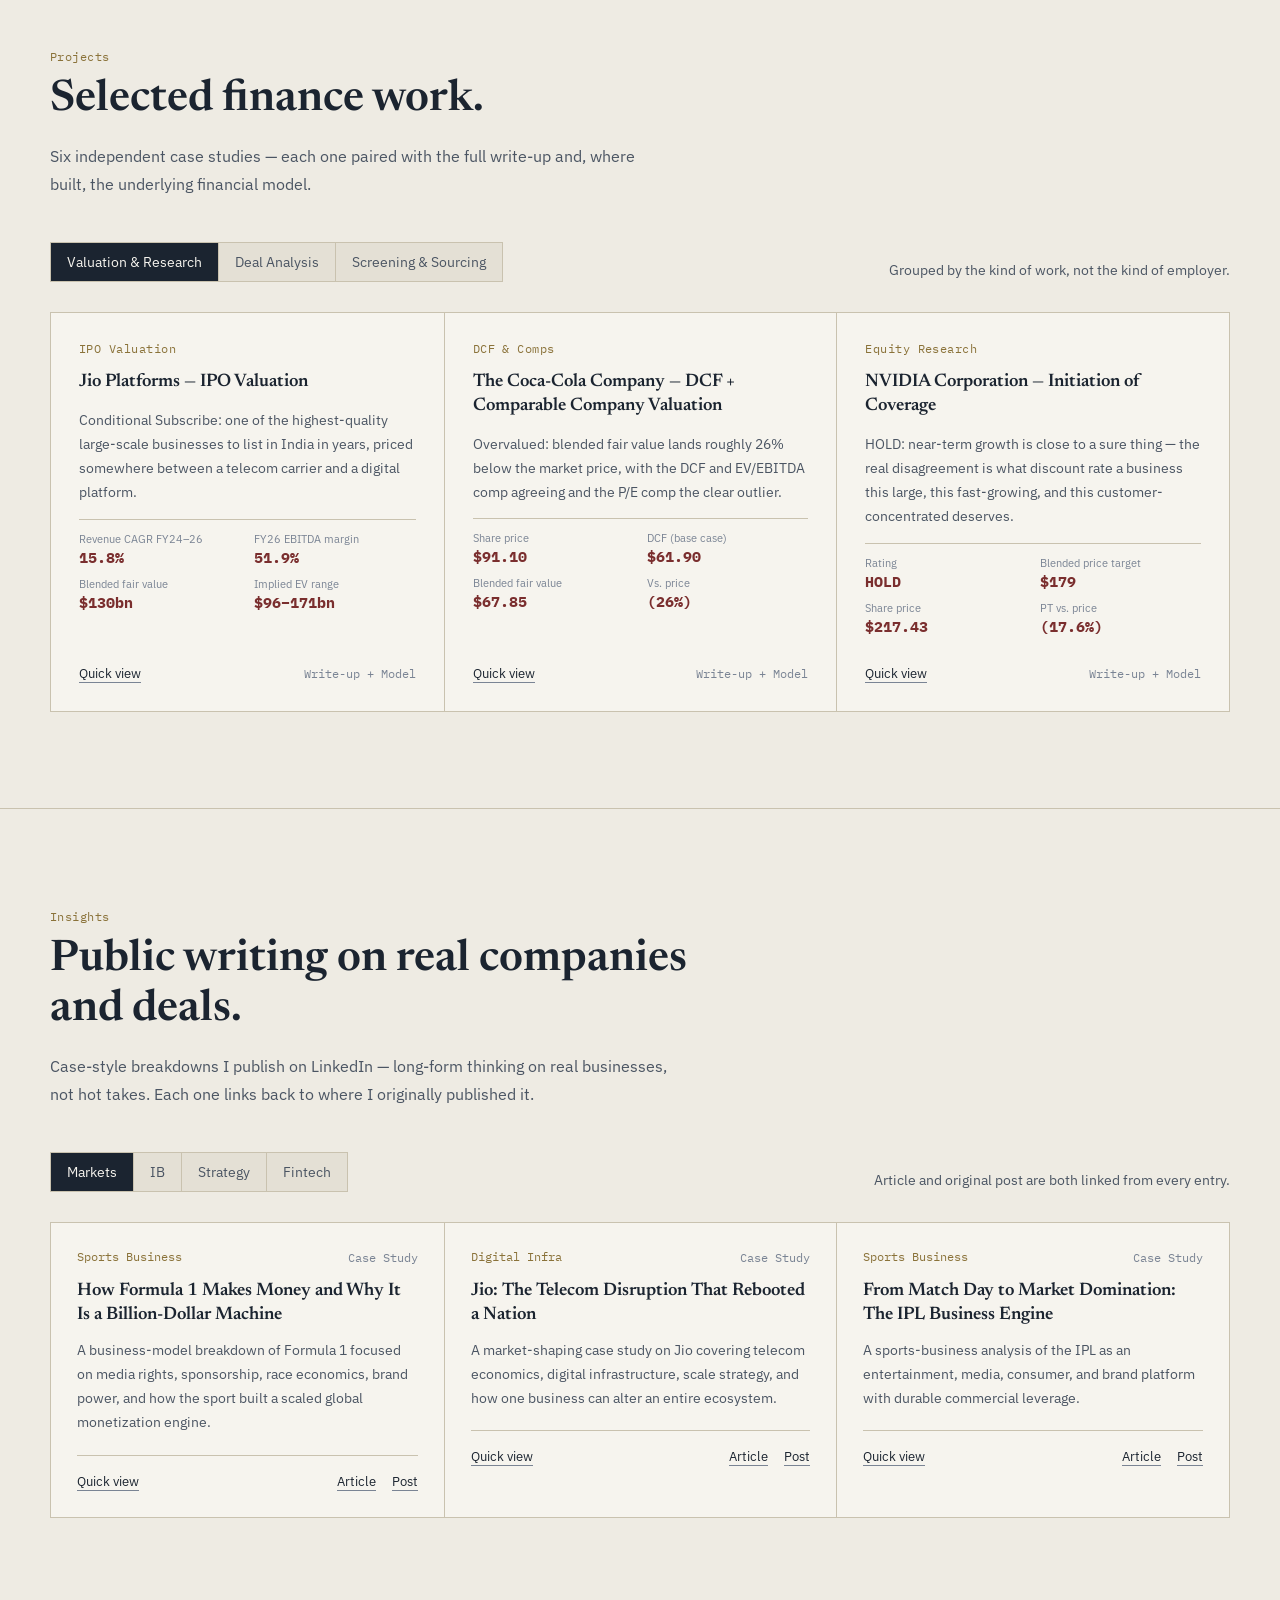
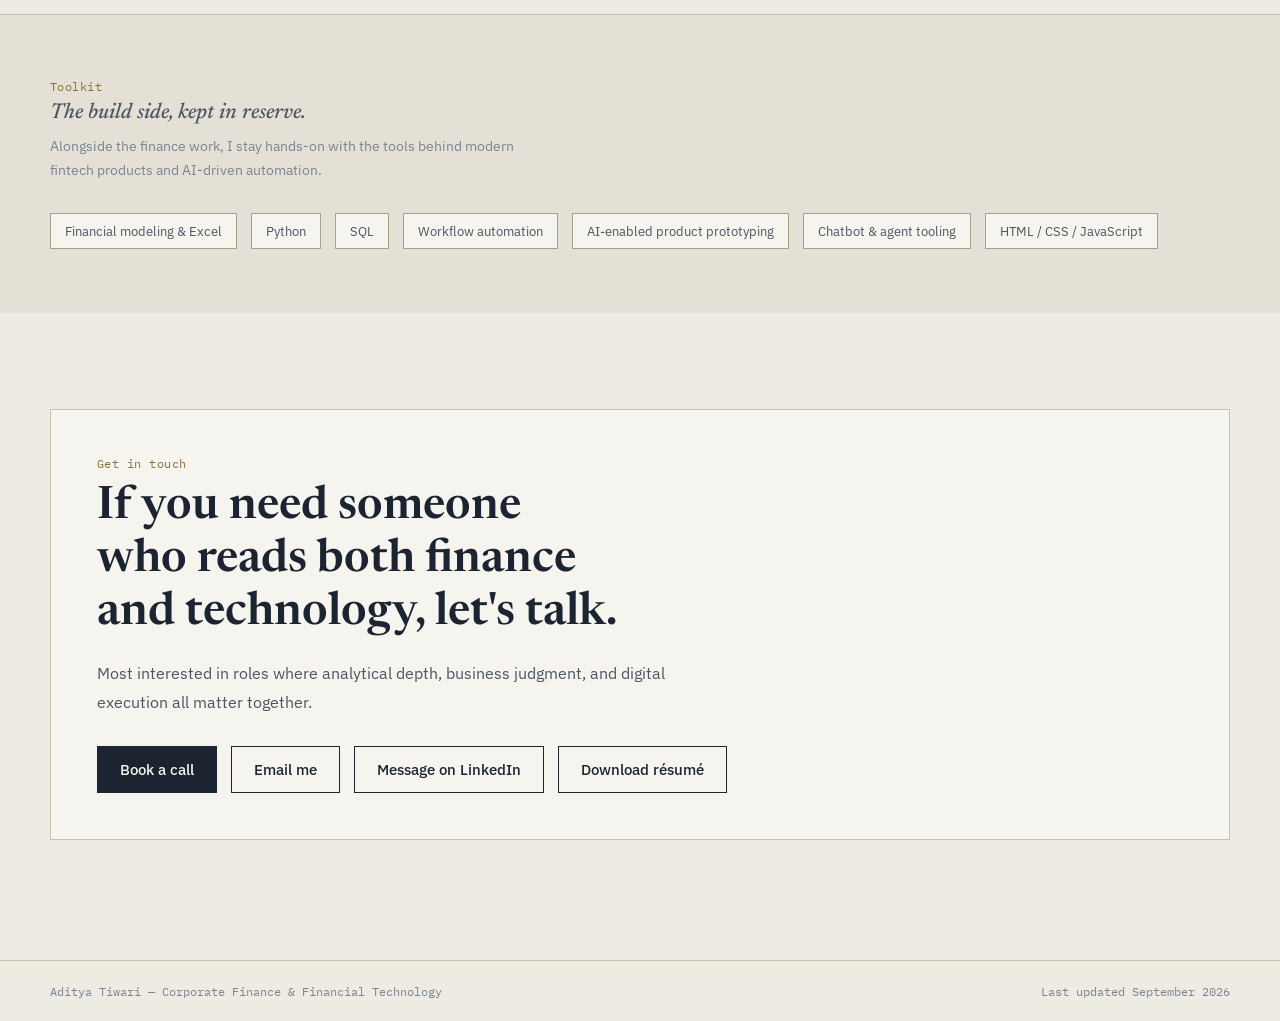
==== commit 32b8ee83: "add portfolio files and fix gitignore rules" ====
--- a/index.html
+++ b/index.html
@@ -9,19 +9,17 @@
     content="Aditya Tiwari — corporate finance and fintech portfolio: experience, financial models, and public writing."
   >
 
-  <!-- Open Graph / social preview. NOTE: once this site is hosted, replace the
-       relative og:image / og:url paths below with absolute URLs (e.g.
-       https://yourdomain.com/images/og-image.png) — most platforms (LinkedIn,
-       WhatsApp, iMessage) won't resolve relative paths when unfurling a link. -->
+  <!-- Open Graph / social preview -->
   <meta property="og:type" content="website">
   <meta property="og:title" content="Aditya Tiwari | Corporate Finance & Financial Technology">
   <meta property="og:description" content="Experience, financial models, and public writing — corporate finance and fintech, worked end to end.">
-  <meta property="og:image" content="images/og-image.png">
-  <meta property="og:url" content="">
+  <meta property="og:image" content="https://aditya-tiwari-portfolio.vercel.app/images/og-image.png">
+  <meta property="og:url" content="https://aditya-tiwari-portfolio.vercel.app/">
   <meta name="twitter:card" content="summary_large_image">
   <meta name="twitter:title" content="Aditya Tiwari | Corporate Finance & Financial Technology">
   <meta name="twitter:description" content="Experience, financial models, and public writing — corporate finance and fintech, worked end to end.">
-  <meta name="twitter:image" content="images/og-image.png">
+  <meta name="twitter:image" content="https://aditya-tiwari-portfolio.vercel.app/images/og-image.png">
+  <link rel="canonical" href="https://aditya-tiwari-portfolio.vercel.app/">
 
   <link rel="preconnect" href="https://fonts.googleapis.com">
   <link rel="preconnect" href="https://fonts.gstatic.com" crossorigin>
@@ -193,7 +191,10 @@
         <div class="timeline reveal">
           <article class="timeline-item">
             <div class="timeline-date">
-              <img class="company-mark" src="images/companies/nic-logo.png" alt="National Informatics Centre">
+              <span class="company-mark">
+                <img src="images/companies/nic-logo.png" alt="National Informatics Centre" onerror="this.style.display='none'; this.parentElement.classList.add('logo-missing')">
+                <span class="mark-text">NIC</span>
+              </span>
               Jul 2025 – Aug 2025
             </div>
             <div class="timeline-body">
@@ -210,9 +211,9 @@
           <article class="timeline-item">
             <div class="timeline-date">
               <span class="company-mark">
-  <img src="images/companies/admitad-logo.png" alt="Admitad India" onerror="this.style.display='none'; this.parentElement.classList.add('logo-missing')">
-  <span class="mark-text">AI</span>
-</span>
+                <img src="images/companies/admitad-logo.png" alt="Admitad India" onerror="this.style.display='none'; this.parentElement.classList.add('logo-missing')">
+                <span class="mark-text">AI</span>
+              </span>
               Jun 2025 – Aug 2025
             </div>
             <div class="timeline-body">
@@ -229,9 +230,9 @@
           <article class="timeline-item">
             <div class="timeline-date">
               <span class="company-mark">
-  <img src="images/companies/infinite-ai-logo.png" alt="Infinite AI Technologies" onerror="this.style.display='none'; this.parentElement.classList.add('logo-missing')">
-  <span class="mark-text">IAT</span>
-</span>
+                <img src="images/companies/infinite-ai-logo.png" alt="Infinite AI Technologies" onerror="this.style.display='none'; this.parentElement.classList.add('logo-missing')">
+                <span class="mark-text">IAT</span>
+              </span>
               Jun 2024 – Nov 2025
             </div>
             <div class="timeline-body">
@@ -362,7 +363,8 @@
           </p>
 
           <div class="contact-actions">
-            <a class="btn btn-primary" href="mailto:adityatiwari19@gmail.com">Email me</a>
+            <a class="btn btn-primary" href="https://cal.com/aditya-tiwari-npzhxh/portfolio" target="_blank" rel="noreferrer">Book a call</a>
+            <a class="btn btn-secondary" href="mailto:adityatiwari19@gmail.com">Email me</a>
             <a class="btn btn-secondary" href="https://www.linkedin.com/in/adityatiwari19/" target="_blank" rel="noreferrer">Message on LinkedIn</a>
             <a class="btn btn-secondary" href="assets/Aditya_Tiwari_Resume.pdf" target="_blank" rel="noreferrer">Download résumé</a>
           </div>
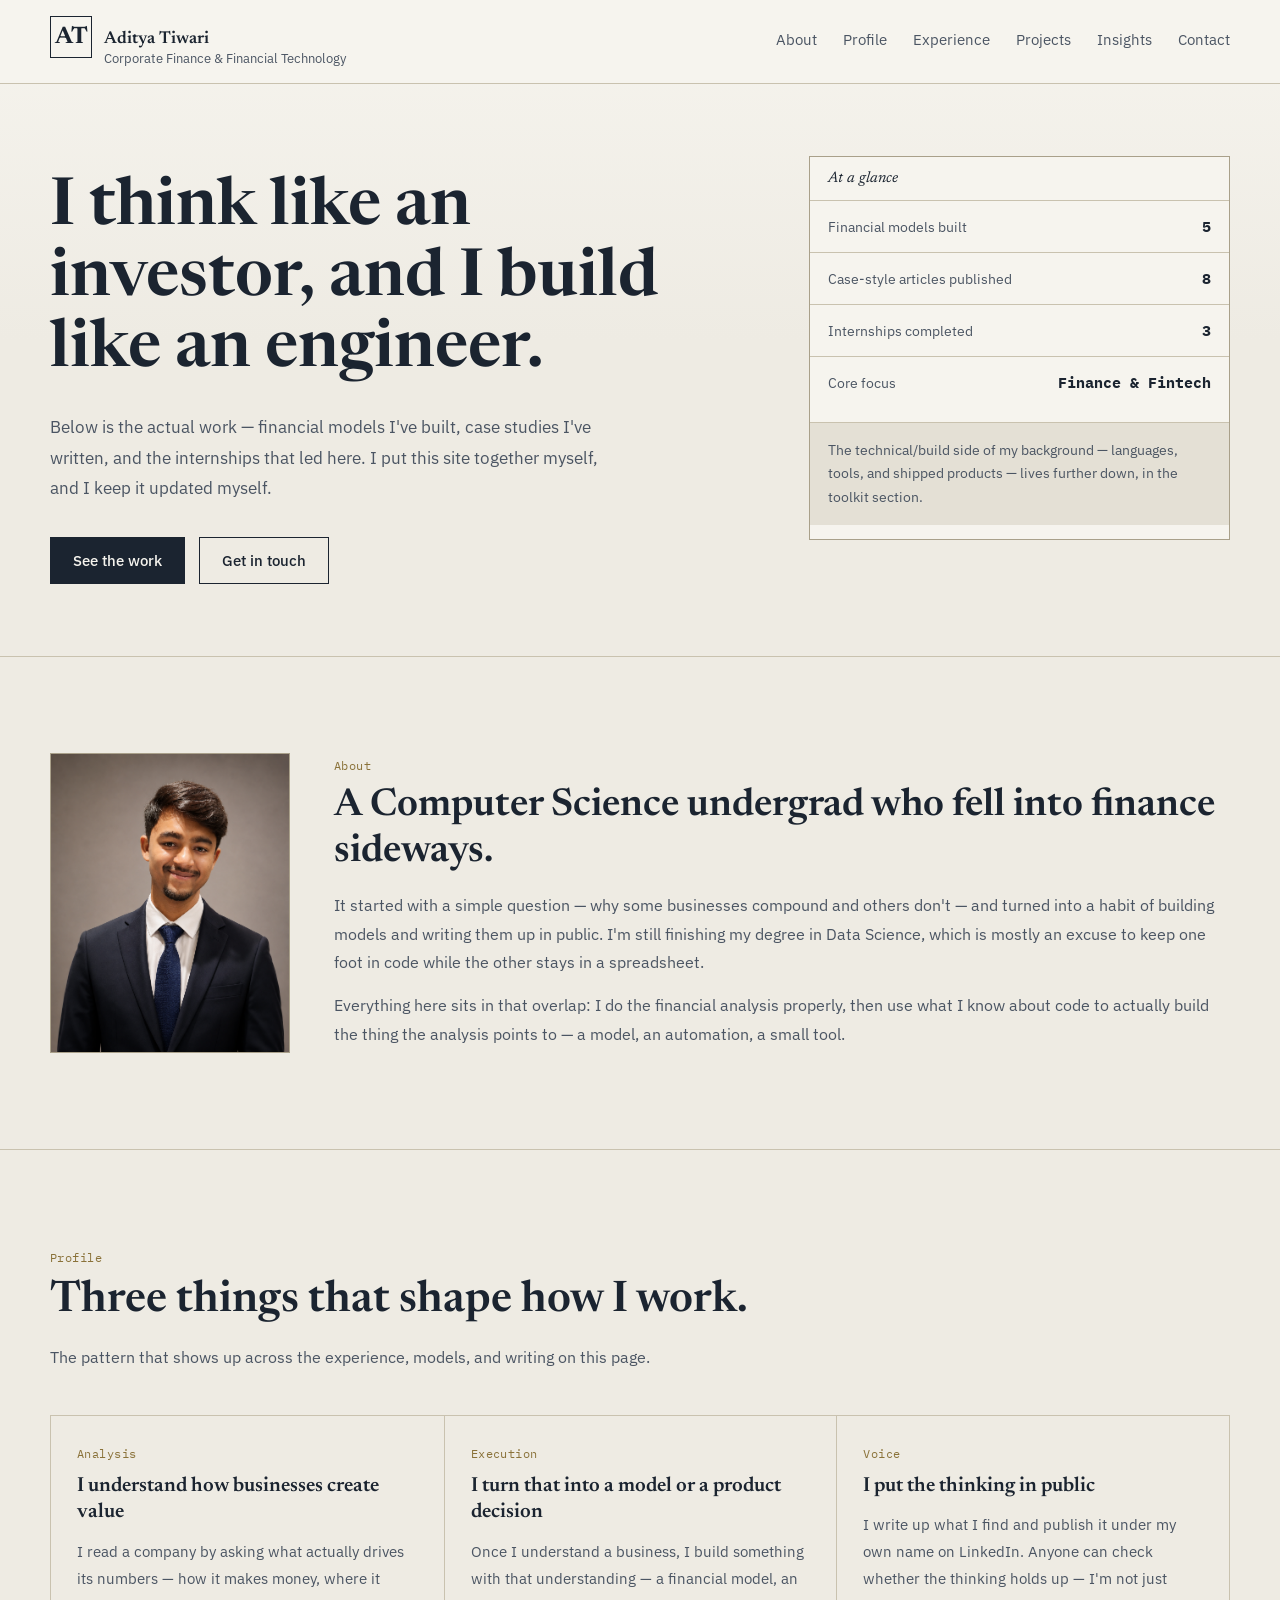
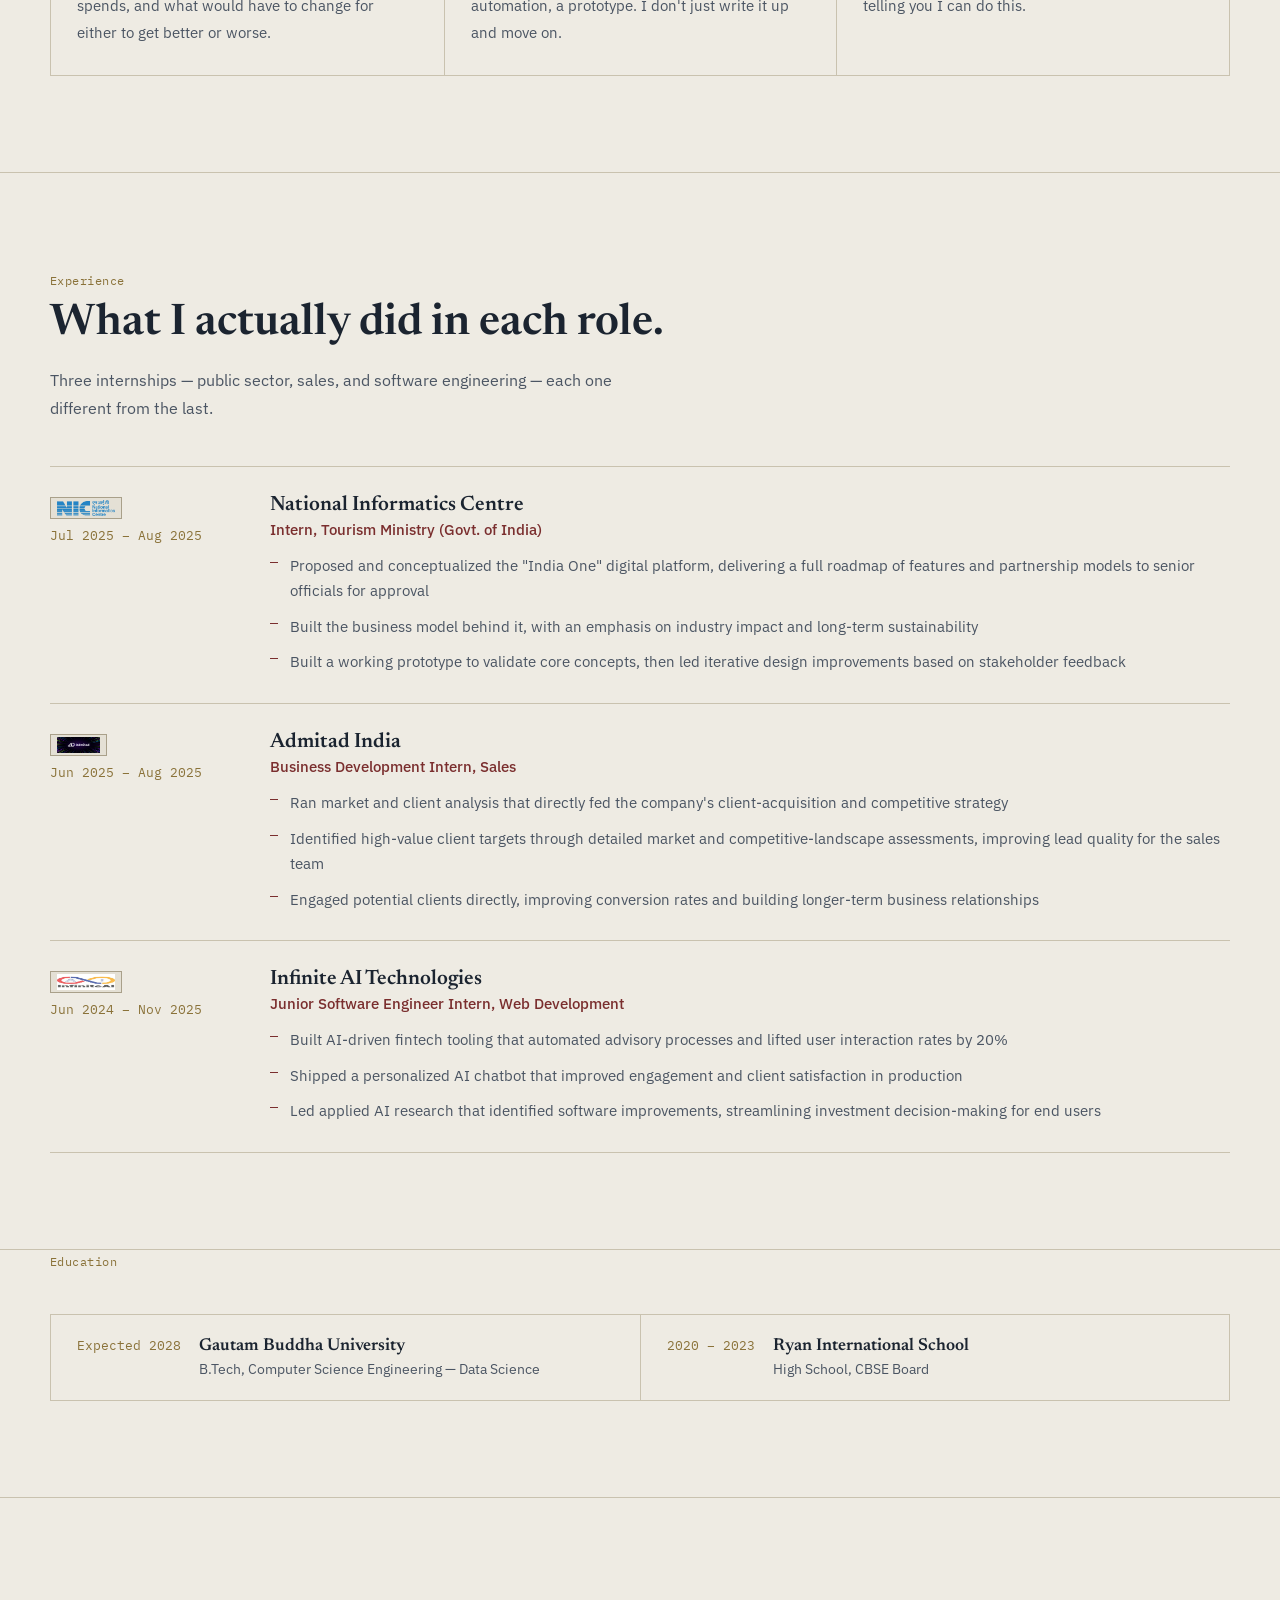
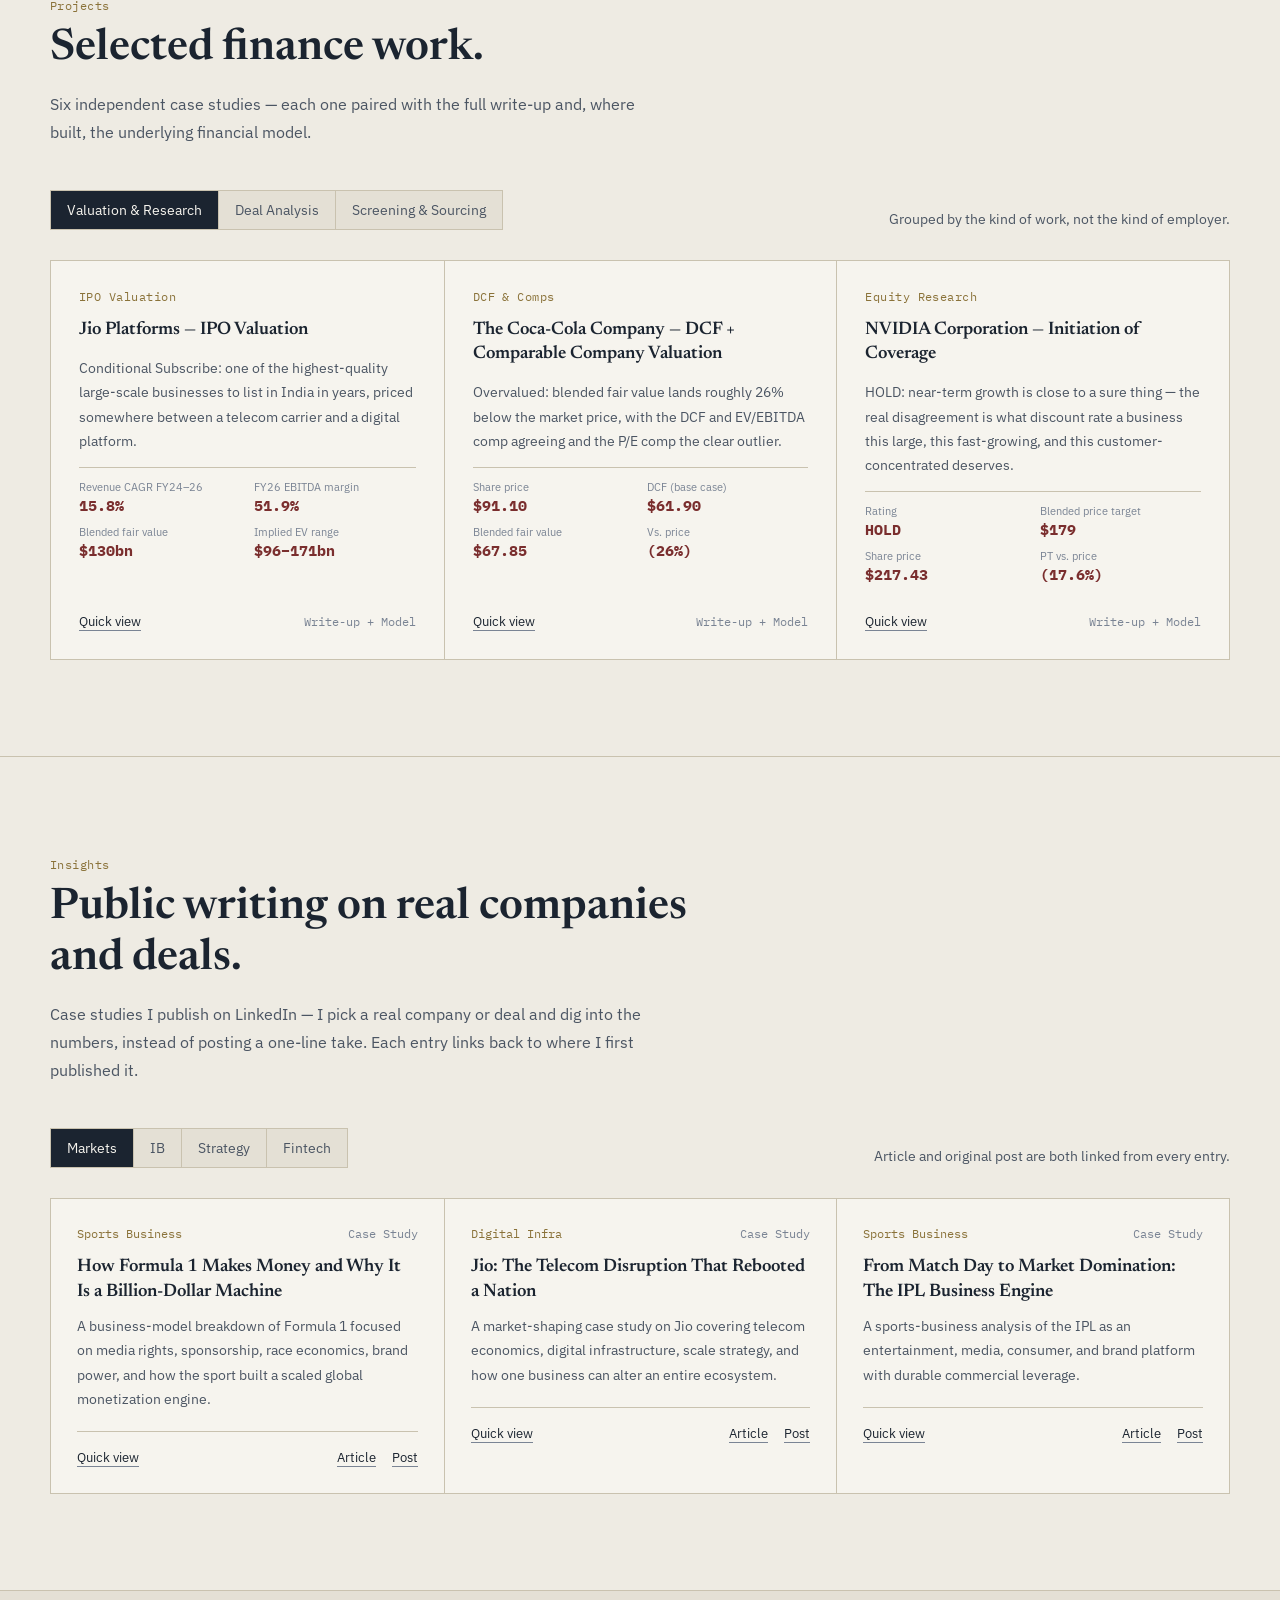
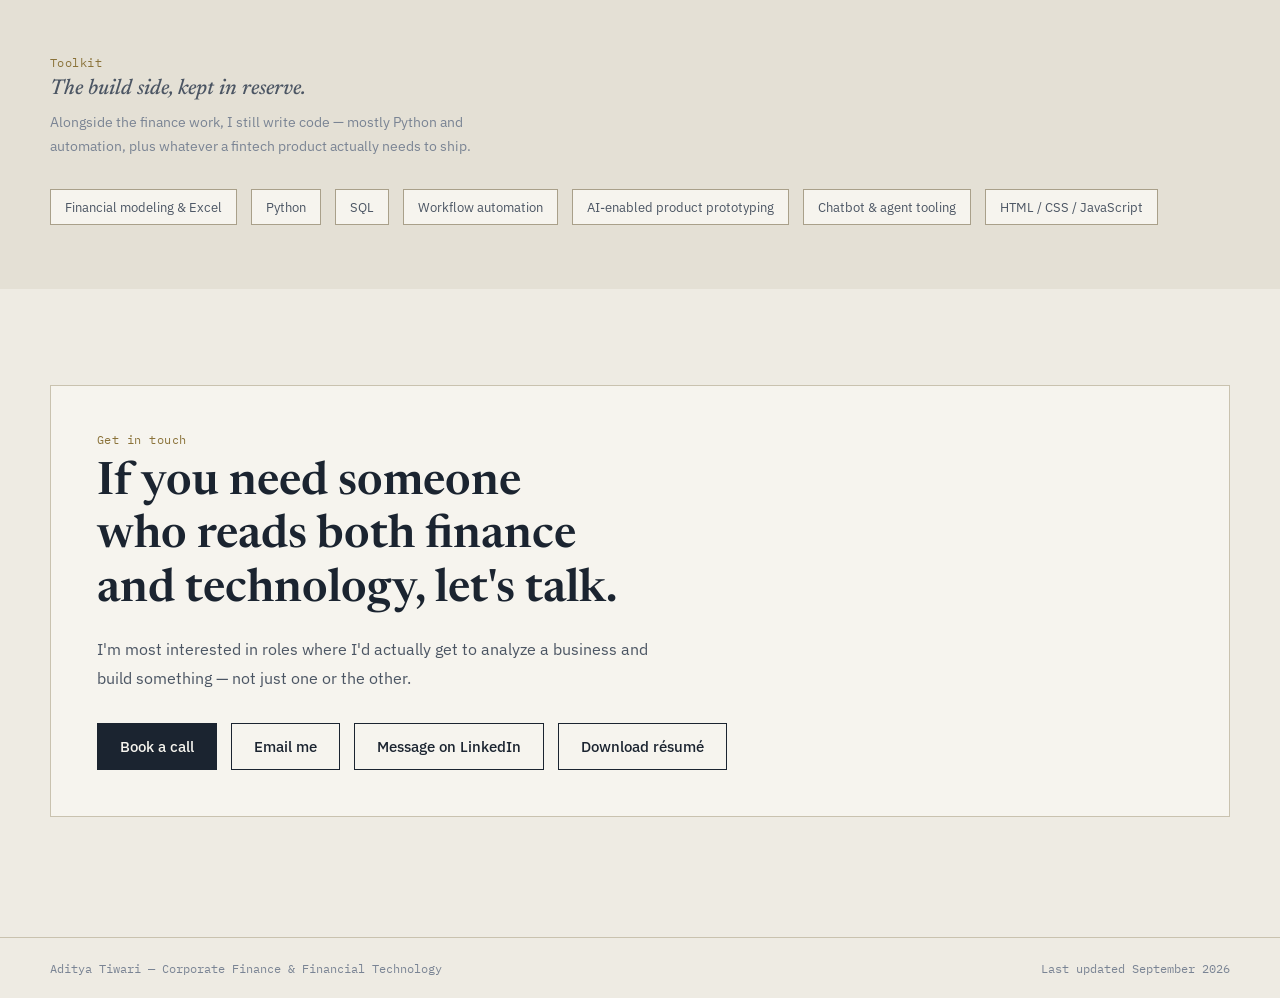
==== commit 8eaa315c: "Add new projects files" ====
--- a/index.html
+++ b/index.html
@@ -6,18 +6,18 @@
   <title>Aditya Tiwari | Corporate Finance &amp; Financial Technology</title>
   <meta
     name="description"
-    content="Aditya Tiwari — corporate finance and fintech portfolio: experience, financial models, and public writing."
+    content="Aditya Tiwari — corporate finance and fintech portfolio: experience, financial models, and LinkedIn writing, all built and written by me."
   >
 
   <!-- Open Graph / social preview -->
   <meta property="og:type" content="website">
   <meta property="og:title" content="Aditya Tiwari | Corporate Finance & Financial Technology">
-  <meta property="og:description" content="Experience, financial models, and public writing — corporate finance and fintech, worked end to end.">
+  <meta property="og:description" content="Experience, financial models, and LinkedIn writing on real companies — all done myself.">
   <meta property="og:image" content="https://aditya-tiwari-portfolio.vercel.app/images/og-image.png">
   <meta property="og:url" content="https://aditya-tiwari-portfolio.vercel.app/">
   <meta name="twitter:card" content="summary_large_image">
   <meta name="twitter:title" content="Aditya Tiwari | Corporate Finance & Financial Technology">
-  <meta name="twitter:description" content="Experience, financial models, and public writing — corporate finance and fintech, worked end to end.">
+  <meta name="twitter:description" content="Experience, financial models, and LinkedIn writing on real companies — all done myself.">
   <meta name="twitter:image" content="https://aditya-tiwari-portfolio.vercel.app/images/og-image.png">
   <link rel="canonical" href="https://aditya-tiwari-portfolio.vercel.app/">
 
@@ -28,6 +28,10 @@
     rel="stylesheet"
   >
   <link rel="stylesheet" href="style.css">
+
+  <!-- Cloudflare Web Analytics -->
+  <script type='module' src='https://static.cloudflareinsights.com/beacon.min.js' data-cf-beacon='{"token": "f37dc523fdd34472a7d5e73f5c4e7701"}'></script>
+  <!-- End Cloudflare Web Analytics -->
 </head>
 <body>
   <div class="progress-rule" id="progressRule" aria-hidden="true"></div>
@@ -63,9 +67,9 @@
             I think like an investor, and I build like an engineer.
           </h1>
           <p class="hero-text">
-            This is where that comes together — the experience, the financial models, and the
-            public writing behind it, all worked end to end and in my own voice. Not a summary
-            of my work. The work itself.
+            Below is the actual work — financial models I've built, case studies I've
+            written, and the internships that led here. I put this site together myself,
+            and I keep it updated myself.
           </p>
 
           <div class="hero-actions">
@@ -81,11 +85,11 @@
           <div class="coverage-rows">
             <div class="coverage-row">
               <span>Financial models built</span>
-              <strong>5</strong>
+              <strong id="stat-models-count">5</strong>
             </div>
             <div class="coverage-row">
               <span>Case-style articles published</span>
-              <strong>8</strong>
+              <strong id="stat-articles-count">8</strong>
             </div>
             <div class="coverage-row">
               <span>Internships completed</span>
@@ -128,8 +132,9 @@
             one foot in code while the other stays in a spreadsheet.
           </p>
           <p>
-            Most of what's on this page is that overlap: financial analysis done properly,
-            and the technical execution to actually ship what the analysis points to.
+            Everything here sits in that overlap: I do the financial analysis properly,
+            then use what I know about code to actually build the thing the analysis
+            points to — a model, an automation, a small tool.
           </p>
         </div>
       </div>
@@ -141,8 +146,7 @@
           <span class="doc-label">Profile</span>
           <h2>Three things that shape how I work.</h2>
           <p>
-            Not a mission statement — just the pattern that shows up across the experience,
-            models, and writing below.
+            The pattern that shows up across the experience, models, and writing on this page.
           </p>
         </div>
 
@@ -151,8 +155,9 @@
             <span class="doc-label">Analysis</span>
             <h3>I understand how businesses create value</h3>
             <p>
-              Valuation logic, capital allocation, market structure, and the growth and
-              strategic decisions that actually move a firm over time.
+              I read a company by asking what actually drives its numbers — how it makes
+              money, where it spends, and what would have to change for either to get
+              better or worse.
             </p>
           </article>
 
@@ -160,8 +165,9 @@
             <span class="doc-label">Execution</span>
             <h3>I turn that into a model or a product decision</h3>
             <p>
-              Business models, workflows, and user behavior translated into financial
-              models and automation systems, not left as theory.
+              Once I understand a business, I build something with that understanding —
+              a financial model, an automation, a prototype. I don't just write it up
+              and move on.
             </p>
           </article>
 
@@ -169,8 +175,9 @@
             <span class="doc-label">Voice</span>
             <h3>I put the thinking in public</h3>
             <p>
-              Long-form writing on real companies and deals, published under my own name,
-              so how I think is on the record — not just what I claim.
+              I write up what I find and publish it under my own name on LinkedIn.
+              Anyone can check whether the thinking holds up — I'm not just telling you
+              I can do this.
             </p>
           </article>
         </div>
@@ -181,10 +188,10 @@
       <div class="container">
         <div class="section-heading reveal">
           <span class="doc-label">Experience</span>
-          <h2>Each role added one layer to how I operate.</h2>
-          <p>
-            Government innovation, business development, engineering execution, and
-            finance-oriented research — in that order.
+          <h2>What I actually did in each role.</h2>
+          <p>
+            Three internships — public sector, sales, and software engineering — each one
+            different from the last.
           </p>
         </div>
 
@@ -308,8 +315,9 @@
           <span class="doc-label">Insights</span>
           <h2>Public writing on real companies and deals.</h2>
           <p>
-            Case-style breakdowns I publish on LinkedIn — long-form thinking on real businesses,
-            not hot takes. Each one links back to where I originally published it.
+            Case studies I publish on LinkedIn — I pick a real company or deal and dig into
+            the numbers, instead of posting a one-line take. Each entry links back to where
+            I first published it.
           </p>
         </div>
 
@@ -335,8 +343,8 @@
           <span class="doc-label">Toolkit</span>
           <h2>The build side, kept in reserve.</h2>
           <p>
-            Alongside the finance work, I stay hands-on with the tools behind modern
-            fintech products and AI-driven automation.
+            Alongside the finance work, I still write code — mostly Python and automation,
+            plus whatever a fintech product actually needs to ship.
           </p>
         </div>
 
@@ -358,8 +366,8 @@
           <span class="doc-label">Get in touch</span>
           <h2>If you need someone who reads both finance and technology, let's talk.</h2>
           <p>
-            Most interested in roles where analytical depth, business judgment, and
-            digital execution all matter together.
+            I'm most interested in roles where I'd actually get to analyze a business
+            and build something — not just one or the other.
           </p>
 
           <div class="contact-actions">
